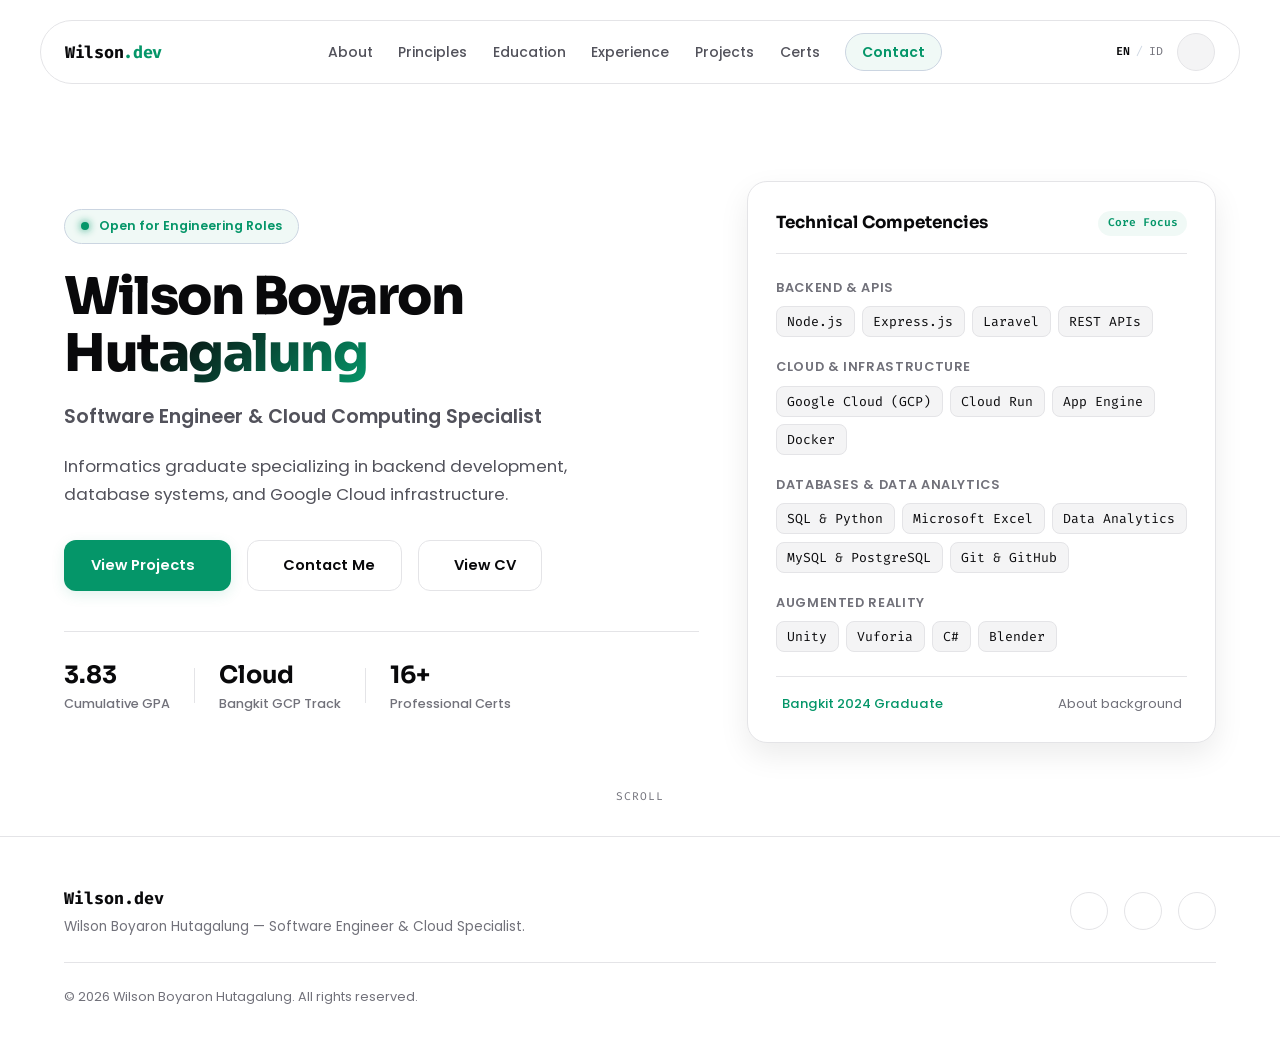
==== Portofolio/index.html @ 87c778a7 "update" ====
<!DOCTYPE html>
<html lang="en">

<head>
  <meta charset="UTF-8" />
  <meta name="viewport" content="width=device-width, initial-scale=1.0" />
  <meta name="color-scheme" content="dark light" />
  <meta name="description"
    content="Personal Portfolio of Wilson Boyaron Hutagalung — Software Engineer & Cloud Specialist. Building clean APIs, database systems, and cloud infrastructure." />
  <meta name="author" content="Wilson Boyaron Hutagalung" />
  <title data-i18n="page.title">Wilson Boyaron Hutagalung | Software Engineer & Cloud Specialist</title>

  <script>
    document.documentElement.classList.add('js');
    const theme = localStorage.getItem('portfolio-theme') || (window.matchMedia('(prefers-color-scheme: light)').matches ? 'light' : 'dark');
    document.documentElement.dataset.theme = theme;
    document.documentElement.style.colorScheme = theme;
  </script>

  <link rel="preconnect" href="https://fonts.googleapis.com" />
  <link rel="preconnect" href="https://fonts.gstatic.com" crossorigin />
  <link
    href="https://fonts.googleapis.com/css2?family=Fira+Code:wght@400;500;600&family=Poppins:wght@300;400;500;600;700;800&family=Sora:wght@600;700;800&display=swap"
    rel="stylesheet" />

  <link rel="stylesheet" href="https://unpkg.com/@phosphor-icons/web@2.0.3/src/regular/style.css" />
  <link rel="stylesheet" href="styles.css" />
</head>

<body>
  <!-- Clean Navbar -->
  <nav id="navbar" class="navbar">
    <div class="navbar__backdrop" id="navBackdrop"></div>
    <div class="navbar__container">
      <button class="navbar__toggle" id="navToggle" type="button" aria-label="Toggle navigation">
        <span class="navbar__toggle-bar"></span>
        <span class="navbar__toggle-bar"></span>
        <span class="navbar__toggle-bar"></span>
      </button>

      <a href="#" class="navbar__logo">
        <span class="navbar__logo-text">Wilson<span class="navbar__logo-accent">.dev</span></span>
      </a>

      <ul class="navbar__links" id="navLinks">
        <li class="navbar__drawer-header">
          <span class="navbar__logo-text">Wilson<span class="navbar__logo-accent">.dev</span></span>
          <button type="button" class="navbar__drawer-close" id="navClose" aria-label="Close menu">
            <i class="ph ph-x"></i>
          </button>
        </li>
        <li><a href="#about" class="navbar__link" data-i18n="nav.about">About</a></li>
        <li><a href="#principles" class="navbar__link" data-i18n="nav.architecture">Principles</a></li>
        <li><a href="#education" class="navbar__link" data-i18n="nav.education">Education</a></li>
        <li><a href="#experience" class="navbar__link" data-i18n="nav.experience">Experience</a></li>
        <li><a href="#projects" class="navbar__link" data-i18n="nav.projects">Projects</a></li>
        <li><a href="#certifications" class="navbar__link" data-i18n="nav.certifications">Certs</a></li>
        <li><a href="#contact" class="navbar__link navbar__link--cta" data-i18n="nav.contact">Contact</a></li>
        <li class="navbar__drawer-footer">
          <div class="language-switcher language-switcher--drawer" aria-label="Language selector">
            <i class="ph ph-globe" aria-hidden="true"></i>
            <button type="button" class="language-switcher__option is-active" data-language="en"
              aria-label="Switch to English">EN</button>
            <span class="language-switcher__separator">/</span>
            <button type="button" class="language-switcher__option" data-language="id"
              aria-label="Beralih ke Bahasa Indonesia">ID</button>
          </div>
          <button class="navbar__theme-toggle theme-toggle-btn" type="button" aria-label="Switch theme">
            <i class="ph ph-moon-stars navbar__theme-icon navbar__theme-icon--dark" aria-hidden="true"></i>
            <i class="ph ph-sun navbar__theme-icon navbar__theme-icon--light" aria-hidden="true"></i>
          </button>
        </li>
      </ul>

      <div class="navbar__actions">
        <div class="language-switcher" aria-label="Language selector">
          <i class="ph ph-globe" aria-hidden="true"></i>
          <button type="button" class="language-switcher__option is-active" data-language="en"
            aria-label="Switch to English">EN</button>
          <span class="language-switcher__separator">/</span>
          <button type="button" class="language-switcher__option" data-language="id"
            aria-label="Beralih ke Bahasa Indonesia">ID</button>
        </div>
        <button class="navbar__theme-toggle theme-toggle-btn" id="themeToggle" type="button" aria-label="Switch theme">
          <i class="ph ph-moon-stars navbar__theme-icon navbar__theme-icon--dark" aria-hidden="true"></i>
          <i class="ph ph-sun navbar__theme-icon navbar__theme-icon--light" aria-hidden="true"></i>
        </button>
      </div>
    </div>
  </nav>

  <!-- Hero Section -->
  <section id="hero" class="hero">
    <div class="container hero__container">
      <div class="hero__content">
        <div class="hero__badge" data-anim="fade-up">
          <span class="status-dot"></span>
          <span data-i18n="hero.badge">Open for Engineering Roles</span>
        </div>

        <h1 class="hero__name" data-anim="fade-up" data-anim-delay="100">
          Wilson Boyaron <br />
          <span class="text-gradient">Hutagalung</span>
        </h1>

        <div class="hero__subtitle-wrapper" data-anim="fade-up" data-anim-delay="200">
          <span class="hero__title" data-i18n="hero.title">Software Engineer & Cloud Computing Specialist</span>
        </div>

        <p class="hero__tagline" data-anim="fade-up" data-anim-delay="300" data-i18n="hero.tagline">
          Informatics graduate specializing in backend development, database systems, and Google Cloud infrastructure.
        </p>

        <div class="hero__actions" data-anim="fade-up" data-anim-delay="400">
          <a href="#projects" class="btn btn--primary">
            <span data-i18n="hero.explore">View Projects</span>
            <i class="ph ph-arrow-down-right"></i>
          </a>
          <a href="#contact" class="btn btn--outline">
            <i class="ph ph-paper-plane-tilt"></i>
            <span data-i18n="hero.contact">Contact Me</span>
          </a>
          <a href="https://drive.google.com/file/d/1wIiGf5SYl0Ui52s7I6LSJlTcCZRM3Jlc/view?usp=sharing"
            target="_blank" rel="noopener noreferrer" class="btn btn--outline">
            <i class="ph ph-file-text"></i>
            <span data-i18n="hero.cv">View CV</span>
          </a>
        </div>

        <!-- Metrics Strip -->
        <div class="hero__metrics" data-anim="fade-up" data-anim-delay="500">
          <div class="metric-item">
            <span class="metric-val">3.83</span>
            <span class="metric-lbl" data-i18n="metrics.gpa">Cumulative GPA</span>
          </div>
          <div class="metric-sep"></div>
          <div class="metric-item">
            <span class="metric-val">Cloud</span>
            <span class="metric-lbl" data-i18n="metrics.track">Bangkit GCP Track</span>
          </div>
          <div class="metric-sep"></div>
          <div class="metric-item">
            <span class="metric-val">16+</span>
            <span class="metric-lbl" data-i18n="metrics.certs">Professional Certs</span>
          </div>
        </div>
      </div>

      <!-- Real Technical Focus & Skills Card (Human Crafted) -->
      <div class="hero__card" data-anim="fade-up" data-anim-delay="300">
        <div class="hero__card-header">
          <div class="hero__card-title" data-i18n="hero.cardTitle">Technical Competencies</div>
          <span class="hero__card-pill" data-i18n="hero.cardPill">Core Focus</span>
        </div>

        <div class="hero__card-body">
          <div class="skill-category">
            <span class="skill-category__title" data-i18n="hero.categoryBackend">Backend & APIs</span>
            <div class="skill-category__tags">
              <span>Node.js</span>
              <span>Express.js</span>
              <span>Laravel</span>
              <span>REST APIs</span>
            </div>
          </div>

          <div class="skill-category">
            <span class="skill-category__title" data-i18n="hero.categoryCloud">Cloud & Infrastructure</span>
            <div class="skill-category__tags">
              <span>Google Cloud (GCP)</span>
              <span>Cloud Run</span>
              <span>App Engine</span>
              <span>Docker</span>
            </div>
          </div>

          <div class="skill-category">
            <span class="skill-category__title" data-i18n="hero.categoryData">Databases & Data Analytics</span>
            <div class="skill-category__tags">
              <span>SQL & Python</span>
              <span>Microsoft Excel</span>
              <span>Data Analytics</span>
              <span>MySQL & PostgreSQL</span>
              <span>Git & GitHub</span>
            </div>
          </div>

          <div class="skill-category">
            <span class="skill-category__title" data-i18n="hero.categoryAr">Augmented Reality</span>
            <div class="skill-category__tags">
              <span>Unity</span>
              <span>Vuforia</span>
              <span>C#</span>
              <span>Blender</span>
            </div>
          </div>
        </div>

        <div class="hero__card-footer">
          <div class="hero__card-stat">
            <i class="ph ph-check-circle"></i>
            <span data-i18n="hero.cardStat">Bangkit 2024 Graduate</span>
          </div>
          <a href="#about" class="hero__card-link"><span data-i18n="hero.cardLink">About background</span> <i
              class="ph ph-arrow-right"></i></a>
        </div>
      </div>
    </div>

    <a href="#about" class="hero__scroll-down" aria-label="Scroll to About Section">
      <span class="scroll-text">SCROLL</span>
      <i class="ph ph-arrow-down"></i>
    </a>
  </section>

  <!-- Certificate Lightbox Modal -->
  <div id="certificateModal" class="certificate-modal" aria-hidden="true">
    <div class="certificate-modal__backdrop" id="certBackdrop"></div>
    <div class="certificate-modal__panel" role="dialog" aria-modal="true" aria-label="Certificate Preview">
      <button class="certificate-modal__close" id="certClose" aria-label="Close">&times;</button>
      <div class="certificate-modal__header">
        <h3 class="certificate-modal__title" id="certTitle">Certificate Preview</h3>
        <span class="certificate-modal__issuer" id="certIssuer">Issuer</span>
      </div>
      <div class="certificate-modal__media">
        <img src="" alt="Certificate" id="certImage" class="certificate-modal__img" />
        <iframe id="certFrame" class="certificate-modal__frame" style="display:none;"></iframe>
      </div>
      <div class="certificate-modal__actions">
        <button id="certViewImage" class="btn btn--outline btn--sm">
          <i class="ph ph-image"></i> <span data-i18n="certificate.viewImage">View Full Image</span>
        </button>
        <button id="certOpenNew" class="btn btn--primary btn--sm">
          <i class="ph ph-arrow-square-out"></i> <span data-i18n="certificate.open">Open PDF Document</span>
        </button>
      </div>
    </div>
  </div>

  <!-- Project Lightbox Modal -->
  <div id="projectModal" class="project-modal" aria-hidden="true">
    <div class="project-modal__backdrop" id="projBackdrop"></div>
    <div class="project-modal__panel" role="dialog" aria-modal="true" aria-label="Project Preview">
      <button class="project-modal__close" id="projClose" aria-label="Close">&times;</button>
      <div class="project-modal__media">
        <img src="" alt="Project Preview" id="projImage" class="project-modal__img" />
      </div>
      <div class="project-modal__body">
        <div class="project-modal__header">
          <span class="project-modal__idx" id="projTag">Web Application</span>
          <h3 class="project-modal__title" id="projTitle">Project Title</h3>
        </div>
        <p class="project-modal__desc" id="projDesc">Project description goes here...</p>

        <div class="project-modal__section">
          <h4 class="project-modal__subtitle"><i class="ph ph-lightning"></i> <span
              data-i18n="projects.highlightsTitle">Key Architecture & Highlights</span></h4>
          <ul class="project-modal__highlights" id="projHighlights"></ul>
        </div>

        <div class="project-modal__section">
          <h4 class="project-modal__subtitle"><i class="ph ph-stack"></i> <span
              data-i18n="projects.techTitle">Technologies & Tools</span></h4>
          <div class="project-modal__tech" id="projTech"></div>
        </div>

        <div class="project-modal__actions">
          <a href="#" target="_blank" rel="noopener noreferrer" id="projGithub" class="btn btn--outline btn--sm">
            <i class="ph ph-github-logo"></i> <span data-i18n="projects.openGithub">GitHub Repo</span>
          </a>
          <a href="#" target="_blank" rel="noopener noreferrer" id="projDemo" class="btn btn--primary btn--sm">
            <i class="ph ph-arrow-up-right"></i> <span data-i18n="projects.openLive">Live Demo / Docs</span>
          </a>
        </div>
      </div>
    </div>
  </div>

  <!-- About Section -->
  <section id="about" class="section about">
    <div class="container">
      <div class="section__header" data-anim="fade-up">
        <div class="section__tag" data-i18n="sections.aboutTag">Profile</div>
        <h2 class="section__title" data-i18n="sections.aboutTitle">About Me</h2>
        <div class="section__line"></div>
      </div>

      <div class="about__grid">
        <div class="about__portrait-card" data-anim="fade-up">
          <div class="portrait-frame">
            <img src="Foto Pribadi.jpeg" alt="Wilson Boyaron Hutagalung" class="portrait-img" />
            <div class="portrait-overlay"></div>
          </div>
          <div class="portrait-meta">
            <span class="meta-name">Wilson Boyaron Hutagalung, S.Kom</span>
            <span class="meta-role" data-i18n="about.role">Informatics Graduate</span>
          </div>
        </div>

        <div class="about__text-block" data-anim="fade-up" data-anim-delay="100">
          <h3 class="about__heading" data-i18n="about.heading">
            Software Engineer focused on Backend Systems, Cloud Computing, Data Analytics & Augmented Reality.
          </h3>
          <p class="about__paragraph" data-i18n="about.paragraphOne">
            Informatics graduate from Mulawarman University with a GPA of 3.83/4.00, specializing in backend
            engineering, cloud infrastructure, data-driven solutions, and augmented reality through my thesis project
            “Atomos”, an AR learning application for atomic structure. Experienced in building web applications, robust
            RESTful APIs with Node.js and Laravel, as well as scalable database systems.
          </p>
          <p class="about__paragraph" data-i18n="about.paragraphTwo">
            Beyond software engineering, I also enjoy Data Analytics and regularly use SQL, Python, and Microsoft Excel
            to process and visualize data. Supported by my Bangkit Academy (GCP Track) experience and certifications
            from DQLab and RevoU, I connect technical engineering with data insights.
          </p>

          <!-- Highlights Grid -->
          <div class="about__highlights">
            <div class="highlight-item">
              <i class="ph ph-map-pin"></i>
              <div>
                <strong data-i18n="about.locationLabel">Location</strong>
                <span data-i18n="about.locationValue">Samarinda, East Kalimantan</span>
              </div>
            </div>
            <div class="highlight-item">
              <i class="ph ph-graduation-cap"></i>
              <div>
                <strong data-i18n="about.degreeLabel">Degree & GPA</strong>
                <span data-i18n="about.degreeValue">S.Kom — GPA 3.83</span>
              </div>
            </div>
            <div class="highlight-item">
              <i class="ph ph-cloud-check"></i>
              <div>
                <strong data-i18n="about.cloudLabel">Cloud Expertise</strong>
                <span data-i18n="about.cloudValue">GCP Architecture & Cloud APIs</span>
              </div>
            </div>
            <div class="highlight-item">
              <i class="ph ph-chart-line-up"></i>
              <div>
                <strong data-i18n="about.dataLabel">Data Analytics</strong>
                <span data-i18n="about.dataValue">SQL, Python & MS Excel</span>
              </div>
            </div>
            <div class="highlight-item">
              <i class="ph ph-code"></i>
              <div>
                <strong data-i18n="about.stackLabel">Core Stack</strong>
                <span data-i18n="about.stackValue">Node.js, Express & Laravel</span>
              </div>
            </div>
            <div class="highlight-item">
              <i class="ph ph-briefcase"></i>
              <div>
                <strong data-i18n="about.statusLabel">Status</strong>
                <span data-i18n="about.statusValue">Open for Opportunities</span>
              </div>
            </div>
          </div>
        </div>
      </div>
    </div>
  </section>

  <!-- Technical Engineering Principles -->
  <section id="principles" class="section principles">
    <div class="container">
      <div class="section__header" data-anim="fade-up">
        <div class="section__tag" data-i18n="sections.principlesTag">Engineering Approach</div>
        <h2 class="section__title" data-i18n="sections.principlesTitle">Engineering Principles</h2>
        <div class="section__line"></div>
      </div>

      <div class="principles__grid">
        <div class="principle-card" data-anim="fade-up">
          <div class="principle-card__icon"><i class="ph ph-tree-structure"></i></div>
          <h3 class="principle-card__title" data-i18n="principles.modularTitle">Backend & Modular Systems</h3>
          <p class="principle-card__desc" data-i18n="principles.modularDescription">
            Designing maintainable backend systems with clear responsibilities, reusable modules, and reliable data
            flows.
          </p>
        </div>

        <div class="principle-card" data-anim="fade-up" data-anim-delay="100">
          <div class="principle-card__icon"><i class="ph ph-lightning"></i></div>
          <h3 class="principle-card__title" data-i18n="principles.cloudTitle">Cloud Computing & Deployment</h3>
          <p class="principle-card__desc" data-i18n="principles.cloudDescription">
            Deploying containerized applications and machine learning services with Google Cloud, App Engine, and
            Cloud Run.
          </p>
        </div>

        <div class="principle-card" data-anim="fade-up" data-anim-delay="200">
          <div class="principle-card__icon"><i class="ph ph-code-block"></i></div>
          <h3 class="principle-card__title" data-i18n="principles.apiTitle">REST APIs & Database Engineering</h3>
          <p class="principle-card__desc" data-i18n="principles.apiDescription">
            Building RESTful services with Node.js and Express, integrating database access, authentication, storage,
            and validation.
          </p>
        </div>

        <div class="principle-card" data-anim="fade-up" data-anim-delay="300">
          <div class="principle-card__icon"><i class="ph ph-layout"></i></div>
          <h3 class="principle-card__title" data-i18n="principles.uiTitle">Responsive Web & Application UI</h3>
          <p class="principle-card__desc" data-i18n="principles.uiDescription">
            Creating responsive web interfaces with React and modern frontend tools, with attention to usability and
            clear interaction.
          </p>
        </div>
      </div>
    </div>
  </section>

  <!-- Education Section -->
  <section id="education" class="section education">
    <div class="container">
      <div class="section__header" data-anim="fade-up">
        <div class="section__tag" data-i18n="sections.educationTag">Education</div>
        <h2 class="section__title" data-i18n="sections.educationTitle">Education</h2>
        <div class="section__line"></div>
      </div>

      <div class="timeline">
        <div class="timeline__item" data-anim="fade-up">
          <div class="timeline__marker"></div>
          <div class="timeline__card">
            <div class="timeline__header">
              <span class="timeline__badge">2022 — 2026</span>
              <span class="timeline__gpa" data-i18n="education.gpa">GPA 3.83 / 4.00</span>
            </div>
            <h3 class="timeline__title">Mulawarman University</h3>
            <p class="timeline__subtitle" data-i18n="education.universityDegree">Bachelor of Informatics (S1)</p>
            <p class="timeline__desc" data-i18n="education.universityDescription">
              Specializing in Software Engineering, Cloud Computing, Database Management, Data Structures & Algorithms,
              and Augmented Reality.
            </p>
          </div>
        </div>

        <div class="timeline__item" data-anim="fade-up" data-anim-delay="150">
          <div class="timeline__marker"></div>
          <div class="timeline__card">
            <div class="timeline__header">
              <span class="timeline__badge">2019 — 2022</span>
              <span class="timeline__gpa" data-i18n="education.highSchoolScore">Avg Score 81</span>
            </div>
            <h3 class="timeline__title">State Senior High School 9 Berau</h3>
            <p class="timeline__subtitle" data-i18n="education.highSchoolMajor">Natural Sciences Major (IPA)</p>
          </div>
        </div>
      </div>
    </div>
  </section>

  <!-- Experience Section -->
  <section id="experience" class="section experience">
    <div class="container">
      <div class="section__header" data-anim="fade-up">
        <div class="section__tag" data-i18n="sections.experienceTag">Experience</div>
        <h2 class="section__title" data-i18n="sections.experienceTitle">Experience</h2>
        <div class="section__line"></div>
      </div>

      <div class="timeline">
        <div class="timeline__item" data-anim="fade-up">
          <div class="timeline__marker"></div>
          <div class="timeline__card">
            <div class="timeline__header">
              <span class="timeline__badge">FEB 2026 — APR 2026</span>
              <span class="timeline__tag" data-i18n="experience.arTag">Thesis Research</span>
            </div>
            <h3 class="timeline__title" data-i18n="experience.arTitle">Augmented Reality Application Developer “Atomos”
            </h3>
            <p class="timeline__subtitle" data-i18n="experience.arSubtitle">SMA Negeri 16 Samarinda</p>
            <ul class="timeline__list">
              <li data-i18n="experience.arOne">Interviewed chemistry teachers to identify learning challenges in Grade X
                atomic structure education, addressing abstract concepts traditionally taught through 2D textbook
                illustrations.</li>
              <li data-i18n="experience.arTwo">Designed and developed the marker-based Augmented Reality application
                “Atomos” (C#, Unity, Vuforia, Blender, Figma) across 2 Agile iterations, featuring 5 3D atomic models,
                electron orbit animations, an interactive quiz, and a periodic table.</li>
              <li data-i18n="experience.arThree">Conducted periodic on-site testing at the school to discover usability
                issues and bugs, iteratively refining and optimizing the app across development cycles.</li>
              <li data-i18n="experience.arFour">Executed Likert-scale User Acceptance Testing (UAT) with 34 students and
                1 chemistry teacher, achieving average approval scores of 87.2% (students) and 92.6% (teacher), with all
                evaluation dimensions scoring above 80% (Very Good category).</li>
            </ul>
          </div>
        </div>

        <div class="timeline__item" data-anim="fade-up" data-anim-delay="100">
          <div class="timeline__marker"></div>
          <div class="timeline__card">
            <div class="timeline__header">
              <span class="timeline__badge">2024 — 2025</span>
              <span class="timeline__tag" data-i18n="experience.kknTag">Community Service</span>
            </div>
            <h3 class="timeline__title" data-i18n="experience.kknTitle">Village Profile Website Developer &amp; Vice Chair
              of Group 6</h3>
            <p class="timeline__subtitle" data-i18n="experience.kknSubtitle">KKN Bina Desa 2024/2025 — Faculty of
              Engineering, Mulawarman University x PT Pertamina EP</p>
            <ul class="timeline__list">
              <li data-i18n="experience.kknOne">Identified the village's needs, specifically the absence of official
                digital media, which resulted in low visibility and suboptimal promotion of tourism and culture.</li>
              <li data-i18n="experience.kknTwo">Designed and built the official Dusun Teluk Lombok website (HTML, CSS,
                JavaScript, VS Code) with village profile, potential, gallery, contact, and public information pages,
                including domain and hosting management.</li>
              <li data-i18n="experience.kknThree">Collected village profile data and documentation of village potential
                (yellow sand, coral reefs, pier) as website content.</li>
            </ul>
          </div>
        </div>

        <div class="timeline__item" data-anim="fade-up" data-anim-delay="150">
          <div class="timeline__marker"></div>
          <div class="timeline__card">
            <div class="timeline__header">
              <span class="timeline__badge">AUG 2024 — DEC 2024</span>
              <span class="timeline__tag" data-i18n="experience.msibTag">MSIB Program</span>
            </div>
            <h3 class="timeline__title" data-i18n="experience.bangkitTitle">Cloud Computing Cohort</h3>
            <p class="timeline__subtitle" data-i18n="experience.bangkitSubtitle">Bangkit Academy led by Google, GoTo,
              and Traveloka</p>
            <ul class="timeline__list">
              <li data-i18n="experience.bangkitOne">Completed the Cloud Computing Cohort curriculum at Bangkit Academy,
                covering cloud computing fundamentals, DevOps/SRE, web programming, JavaScript (Node.js), RESTful API
                backend development, database management, storage, and service deployment on Google Cloud Platform.</li>
              <li data-i18n="experience.bangkitTwo">Developed backend APIs using Express.js and Node.js, integrated with
                Cloud SQL and Google Cloud Storage, as well as Gemini API for Generative AI features.</li>
              <li data-i18n="experience.bangkitThree">Deployed backend APIs using App Engine and machine learning models
                using Cloud Run.</li>
              <li data-i18n="experience.bangkitFour">Applied key learnings to the BiteWise capstone project, a
                healthcare
                modernization application, as a graduation requirement for Bangkit Academy.</li>
            </ul>
          </div>
        </div>

        <div class="timeline__item" data-anim="fade-up" data-anim-delay="200">
          <div class="timeline__marker"></div>
          <div class="timeline__card">
            <div class="timeline__header">
              <span class="timeline__badge">JAN 2023 — DEC 2023</span>
              <span class="timeline__tag" data-i18n="experience.organizationTag">Student Organization</span>
            </div>
            <h3 class="timeline__title" data-i18n="experience.accifenceTitle">Accifence Event Coordinator</h3>
            <p class="timeline__subtitle" data-i18n="experience.accifenceSubtitle">Association of Informatics</p>
            <ul class="timeline__list">
              <li data-i18n="experience.accifenceOne">Led a 4-member event coordination team to organize course
                orientation and introduction sessions for 109 freshman students, covering Algorithms, Networking,
                Multimedia, Artificial Intelligence, Mathematics, and Physics.</li>
              <li data-i18n="experience.accifenceTwo">Served as an organizing committee member for the national event
                MIT-Week (Mulawarman Informatics Tech Week) 2023.</li>
            </ul>
          </div>
        </div>

        <div class="timeline__item" data-anim="fade-up" data-anim-delay="300">
          <div class="timeline__marker"></div>
          <div class="timeline__card">
            <div class="timeline__header">
              <span class="timeline__badge">2024</span>
              <span class="timeline__tag" data-i18n="experience.communityTag">Community Service</span>
            </div>
            <h3 class="timeline__title" data-i18n="experience.communityTitle">Community Service Program Executor</h3>
            <p class="timeline__subtitle" data-i18n="experience.communitySubtitle">Mulawarman University</p>
            <ul class="timeline__list">
              <li data-i18n="experience.communityOne">Organized microcontroller training for more than 30 students of
                SMAN 6 Samarinda with a five-member team, including an assessment through exercises at the end of the
                training.</li>
              <li data-i18n="experience.communityTwo">Published a community service article from the activity in Jurnal
                Inovasi Teknologi Masyarakat (INTEKMAS).</li>
            </ul>
          </div>
        </div>
      </div>
    </div>
  </section>


  <!-- Projects Showcase Section -->
  <section id="projects" class="section projects">
    <div class="container">
      <div class="section__header" data-anim="fade-up">
        <div class="section__tag" data-i18n="sections.projectsTag">Projects</div>
        <h2 class="section__title" data-i18n="sections.projectsTitle">Engineering Projects</h2>
        <div class="section__line"></div>
      </div>

      <div class="projects__grid">
        <!-- Project 01 -->
        <article class="project-card" data-anim="fade-up">
          <div class="project-card__media project-preview-trigger" data-project="aressa" role="button" tabindex="0"
            aria-label="Open Aressa Golden Farm Preview">
            <img src="assets/projects/aressa-golden-farm.jpg" alt="Aressa Golden Farm Website" class="project-card__img"
              loading="lazy" />
            <div class="project-card__overlay">
              <span class="btn-preview-project"><i class="ph ph-arrows-out-simple"></i> <span
                  data-i18n="projects.preview">Quick View</span></span>
            </div>
          </div>
          <div class="project-card__top">
            <span class="project-card__idx" data-i18n="projects.websiteTag">Website & Company Profile</span>
            <div class="project-card__actions">
              <a href="https://github.com/WilsonHutagalung/ARESSA-GOLDEN-FARM" target="_blank" rel="noopener noreferrer"
                class="p-action" aria-label="GitHub Repository"><i class="ph ph-github-logo"></i></a>
              <button type="button" class="p-action project-preview-trigger" data-project="aressa"
                aria-label="Quick View"><i class="ph ph-eye"></i></button>
            </div>
          </div>
          <div class="project-card__content">
            <h3 class="project-card__title project-card__title--clickable project-preview-trigger" data-project="aressa"
              data-i18n="projects.aressaTitle">Aressa Golden Farm</h3>
            <p class="project-card__desc" data-i18n="projects.aressaDescription">
              A company profile website for Aressa Golden Farm, an exporter of palm sugar. It presents the company and
              its palm sugar products through a modern, responsive interface built with React and Vite.
            </p>
            <div class="project-card__tech">
              <span>React</span>
              <span>Vite</span>
              <span>Tailwind CSS</span>
              <span>Lucide React</span>
            </div>
          </div>
        </article>

        <!-- Project 02 -->
        <article class="project-card" data-anim="fade-up" data-anim-delay="100">
          <div class="project-card__media project-preview-trigger" data-project="pos" role="button" tabindex="0"
            aria-label="Open Universal POS Preview">
            <img src="assets/projects/aplikasi-kasir.png" alt="Aplikasi Kasir POS" class="project-card__img"
              loading="lazy" />
            <div class="project-card__overlay">
              <span class="btn-preview-project"><i class="ph ph-arrows-out-simple"></i> <span
                  data-i18n="projects.preview">Quick View</span></span>
            </div>
          </div>
          <div class="project-card__top">
            <span class="project-card__idx" data-i18n="projects.applicationTag">Desktop Application</span>
            <div class="project-card__actions">
              <a href="https://github.com/WilsonHutagalung/Aplikasi-Kasir" target="_blank" rel="noopener noreferrer"
                class="p-action" aria-label="GitHub Repository"><i class="ph ph-github-logo"></i></a>
              <button type="button" class="p-action project-preview-trigger" data-project="pos"
                aria-label="Quick View"><i class="ph ph-eye"></i></button>
            </div>
          </div>
          <div class="project-card__content">
            <h3 class="project-card__title project-card__title--clickable project-preview-trigger" data-project="pos"
              data-i18n="projects.posTitle">Cashier Application (Universal POS)</h3>
            <p class="project-card__desc" data-i18n="projects.posDescription">
              An offline desktop point-of-sale application for retail, food and beverage, service businesses, and more.
              It supports product and service management, inventory, customers, suppliers, cashier shifts, transaction
              history, sales reports, database backup, and role-based access for admins, cashiers, and managers.
            </p>
            <div class="project-card__tech">
              <span>Laravel / PHP</span>
              <span>React / Vite</span>
              <span>Electron</span>
              <span>PostgreSQL</span>
              <span>Sanctum</span>
            </div>
          </div>
        </article>

        <!-- Project 03 -->
        <article class="project-card" data-anim="fade-up" data-anim-delay="200">
          <div class="project-card__media project-preview-trigger" data-project="bitewise" role="button" tabindex="0"
            aria-label="Open Bitewise Backend API Preview">
            <img src="assets/projects/bitewise-backend-api.jpg" alt="Bitewise Backend API & Cloud Dashboard"
              class="project-card__img" loading="lazy" />
            <div class="project-card__overlay">
              <span class="btn-preview-project"><i class="ph ph-arrows-out-simple"></i> <span
                  data-i18n="projects.preview">Quick View</span></span>
            </div>
          </div>
          <div class="project-card__top">
            <span class="project-card__idx" data-i18n="projects.cloudTag">Cloud Infrastructure & Backend</span>
            <div class="project-card__actions">
              <a href="https://github.com/bitewise-lab/Backend-API" target="_blank" rel="noopener noreferrer"
                class="p-action" aria-label="GitHub Repository"><i class="ph ph-github-logo"></i></a>
              <a href="https://documenter.getpostman.com/view/37436900/2sAYBd7nhY" target="_blank"
                rel="noopener noreferrer" class="p-action" aria-label="API Documentation (Postman)"><i
                  class="ph ph-arrow-up-right"></i></a>
              <button type="button" class="p-action project-preview-trigger" data-project="bitewise"
                aria-label="Quick View"><i class="ph ph-eye"></i></button>
            </div>
          </div>
          <div class="project-card__content">
            <h3 class="project-card__title project-card__title--clickable project-preview-trigger"
              data-project="bitewise" data-i18n="projects.bitewiseTitle">Bitewise Backend API</h3>
            <p class="project-card__desc" data-i18n="projects.bitewiseDescription">
              Bitewise is a nutrition platform that tackles Indonesia's nutrition challenges such as stunting,
              wasting, obesity, and anemia, especially among children and women. As part of the Cloud Computing
              team, I built the backend REST API with Node.js and Express, handling authentication, database
              access, and file storage, and I deployed it together with the machine learning prediction service as
              Docker containers on Google Cloud. The API is documented with Postman for the mobile team.
            </p>
            <div class="project-card__tech">
              <span>Node.js</span>
              <span>Express.js</span>
              <span>MySQL</span>
              <span>OCR</span>
              <span>Google Cloud</span>
              <span>JWT</span>
            </div>
          </div>
        </article>

        <!-- Project 04 -->
        <article class="project-card" data-anim="fade-up" data-anim-delay="300">
          <div class="project-card__media project-preview-trigger" data-project="hr" role="button" tabindex="0"
            aria-label="Open HR System Preview">
            <img src="assets/projects/hr-management-system.png" alt="Attendance & HR Management System"
              class="project-card__img" loading="lazy" />
            <div class="project-card__overlay">
              <span class="btn-preview-project"><i class="ph ph-arrows-out-simple"></i> <span
                  data-i18n="projects.preview">Quick View</span></span>
            </div>
          </div>
          <div class="project-card__top">
            <span class="project-card__idx" data-i18n="projects.hrTag">HR Management & Attendance System</span>
            <div class="project-card__actions">
              <a href="https://github.com/WilsonHutagalung/Sistem-Presensi-Manajemen-SDM" target="_blank"
                rel="noopener noreferrer" class="p-action" aria-label="GitHub Repository"><i
                  class="ph ph-github-logo"></i></a>
              <button type="button" class="p-action project-preview-trigger" data-project="hr"
                aria-label="Quick View"><i class="ph ph-eye"></i></button>
            </div>
          </div>
          <div class="project-card__content">
            <h3 class="project-card__title project-card__title--clickable project-preview-trigger" data-project="hr"
              data-i18n="projects.hrTitle">HR Management & Attendance System</h3>
            <p class="project-card__desc" data-i18n="projects.hrDescription">
              A web-based employee attendance and workforce management application for companies and industrial
              organizations. It supports daily attendance recording through Clock In/Out, work shift management,
              automatic late calculation, and leave and permission requests. The system features a responsive
              employee portal and a Filament-based admin panel for centralized master data and access management.
            </p>
            <div class="project-card__tech">
              <span>Laravel 12</span>
              <span>Filament v5</span>
              <span>PHP 8.2</span>
              <span>MySQL</span>
              <span>Tailwind CSS</span>
              <span>Blade</span>
            </div>
          </div>
        </article>

        <!-- Project 05 -->
        <article class="project-card" data-anim="fade-up" data-anim-delay="400">
          <div class="project-card__media project-preview-trigger" data-project="atomos" role="button" tabindex="0"
            aria-label="Open Atomos AR Preview">
            <img src="assets/projects/Aplikas-AR-Struktur-Atom.png" alt="Atomos Augmented Reality Chemistry"
              class="project-card__img" loading="lazy" />
            <div class="project-card__overlay">
              <span class="btn-preview-project"><i class="ph ph-arrows-out-simple"></i> <span
                  data-i18n="projects.preview">Quick View</span></span>
            </div>
          </div>
          <div class="project-card__top">
            <span class="project-card__idx" data-i18n="projects.atomosTag">Educational AR Application</span>
            <div class="project-card__actions">
              <button type="button" class="p-action project-preview-trigger" data-project="atomos"
                aria-label="Quick View"><i class="ph ph-eye"></i></button>
            </div>
          </div>
          <div class="project-card__content">
            <h3 class="project-card__title project-card__title--clickable project-preview-trigger" data-project="atomos"
              data-i18n="projects.atomosTitle">Atomos — Augmented Reality Chemistry Learning</h3>
            <p class="project-card__desc" data-i18n="projects.atomosDescription">
              An interactive Augmented Reality application designed to visualize Grade X 3D atomic structures for SMA
              Negeri 16 Samarinda. Built with Unity, Vuforia Engine, and C#, it transforms abstract textbook diagrams
              into immersive 3D interactive models with electron orbit animations, learning modules, quizzes, and a
              periodic table.
            </p>
            <div class="project-card__tech">
              <span>Unity</span>
              <span>Vuforia</span>
              <span>C#</span>
              <span>Blender</span>
              <span>Figma</span>
              <span>Android</span>
            </div>
          </div>
        </article>
      </div>
    </div>
  </section>

  <!-- Certifications Section -->
  <section id="certifications" class="section certifications">
    <div class="container">
      <div class="section__header" data-anim="fade-up">
        <div class="section__tag" data-i18n="sections.certificationsTag">Certifications</div>
        <h2 class="section__title" data-i18n="sections.certificationsTitle">Certifications</h2>
        <div class="section__line"></div>
      </div>

      <div class="certs__grid">
        <!-- Certificate 01: Bangkit -->
        <button class="cert-card"
          data-full="Sertifikat/%5BBangkit%202024%20Batch%202%5D%20Certificate%20-%20C269B4KY4493.pdf"
          data-image="assets/certificates/cert-bangkit.jpg" data-anim="fade-up">
          <div class="cert-card__media">
            <img src="assets/certificates/cert-bangkit.jpg" alt="Bangkit Cloud Computing" class="cert-card__img"
              loading="lazy" />
            <div class="cert-card__overlay">
              <span class="btn-preview-cert"><i class="ph ph-magnifying-glass-plus"></i> <span
                  data-i18n="certificate.preview">View</span></span>
            </div>
          </div>
          <div class="cert-card__body">
            <div class="cert-card__badge-row">
              <span class="cert-card__badge">FEATURED</span>
              <span class="cert-card__format"><i class="ph ph-file-pdf"></i> PDF</span>
            </div>
            <h3 class="cert-card__title" data-i18n="certificates.bangkit">Bangkit Cloud Computing</h3>
            <div class="cert-card__issuer-row">
              <i class="ph ph-seal-check cert-card__verified"></i>
              <span class="cert-card__issuer" data-i18n="certificates.bangkitIssuer">Bangkit Academy</span>
            </div>
          </div>
        </button>

        <!-- Certificate 02: GCP Engineer -->
        <button class="cert-card" data-full="Sertifikat/Menjadi%20Google%20Cloud%20Engineer.pdf"
          data-image="assets/certificates/cert-cloud.jpg" data-anim="fade-up" data-anim-delay="50">
          <div class="cert-card__media">
            <img src="assets/certificates/cert-cloud.jpg" alt="Google Cloud Engineer" class="cert-card__img"
              loading="lazy" />
            <div class="cert-card__overlay">
              <span class="btn-preview-cert"><i class="ph ph-magnifying-glass-plus"></i> <span
                  data-i18n="certificate.preview">View</span></span>
            </div>
          </div>
          <div class="cert-card__body">
            <div class="cert-card__badge-row">
              <span class="cert-card__badge">CLOUD</span>
              <span class="cert-card__format"><i class="ph ph-file-pdf"></i> PDF</span>
            </div>
            <h3 class="cert-card__title" data-i18n="certificates.cloud">Google Cloud Engineer Learning Path</h3>
            <div class="cert-card__issuer-row">
              <i class="ph ph-seal-check cert-card__verified"></i>
              <span class="cert-card__issuer" data-i18n="certificates.issuer">Dicoding Indonesia</span>
            </div>
          </div>
        </button>

        <!-- Certificate 03: Backend with GCP -->
        <button class="cert-card"
          data-full="Sertifikat/Belajar%20Membuat%20Aplikasi%20Back-End%20untuk%20Pemula%20dengan%20Google%20Cloud.pdf"
          data-image="assets/certificates/cert-backend.jpg" data-anim="fade-up" data-anim-delay="100">
          <div class="cert-card__media">
            <img src="assets/certificates/cert-backend.jpg" alt="Back-End with Google Cloud" class="cert-card__img"
              loading="lazy" />
            <div class="cert-card__overlay">
              <span class="btn-preview-cert"><i class="ph ph-magnifying-glass-plus"></i> <span
                  data-i18n="certificate.preview">View</span></span>
            </div>
          </div>
          <div class="cert-card__body">
            <div class="cert-card__badge-row">
              <span class="cert-card__badge">BACKEND</span>
              <span class="cert-card__format"><i class="ph ph-file-pdf"></i> PDF</span>
            </div>
            <h3 class="cert-card__title" data-i18n="certificates.backend">Building Back-End Applications (GCP)</h3>
            <div class="cert-card__issuer-row">
              <i class="ph ph-seal-check cert-card__verified"></i>
              <span class="cert-card__issuer" data-i18n="certificates.issuer">Dicoding Indonesia</span>
            </div>
          </div>
        </button>

        <!-- Certificate 04: ML with GCP -->
        <button class="cert-card"
          data-full="Sertifikat/Belajar%20Penerapan%20Machine%20Learning%20dengan%20Google%20Cloud.pdf"
          data-image="assets/certificates/cert-ml.jpg" data-anim="fade-up" data-anim-delay="150">
          <div class="cert-card__media">
            <img src="assets/certificates/cert-ml.jpg" alt="Machine Learning with Google Cloud" class="cert-card__img"
              loading="lazy" />
            <div class="cert-card__overlay">
              <span class="btn-preview-cert"><i class="ph ph-magnifying-glass-plus"></i> <span
                  data-i18n="certificate.preview">View</span></span>
            </div>
          </div>
          <div class="cert-card__body">
            <div class="cert-card__badge-row">
              <span class="cert-card__badge">AI / ML</span>
              <span class="cert-card__format"><i class="ph ph-file-pdf"></i> PDF</span>
            </div>
            <h3 class="cert-card__title" data-i18n="certificates.ml">Applying Machine Learning (GCP)</h3>
            <div class="cert-card__issuer-row">
              <i class="ph ph-seal-check cert-card__verified"></i>
              <span class="cert-card__issuer" data-i18n="certificates.issuer">Dicoding Indonesia</span>
            </div>
          </div>
        </button>

        <!-- Certificate 05: Basic AI -->
        <button class="cert-card" data-full="Sertifikat/Belajar%20Dasar%20AI.pdf"
          data-image="assets/certificates/cert-ai.jpg" data-anim="fade-up" data-anim-delay="200">
          <div class="cert-card__media">
            <img src="assets/certificates/cert-ai.jpg" alt="Basic AI Learning" class="cert-card__img" loading="lazy" />
            <div class="cert-card__overlay">
              <span class="btn-preview-cert"><i class="ph ph-magnifying-glass-plus"></i> <span
                  data-i18n="certificate.preview">View</span></span>
            </div>
          </div>
          <div class="cert-card__body">
            <div class="cert-card__badge-row">
              <span class="cert-card__badge">AI FUNDAMENTALS</span>
              <span class="cert-card__format"><i class="ph ph-file-pdf"></i> PDF</span>
            </div>
            <h3 class="cert-card__title" data-i18n="certificates.ai">Basic AI Learning</h3>
            <div class="cert-card__issuer-row">
              <i class="ph ph-seal-check cert-card__verified"></i>
              <span class="cert-card__issuer" data-i18n="certificates.issuer">Dicoding Indonesia</span>
            </div>
          </div>
        </button>

        <!-- Certificate 06: JavaScript -->
        <button class="cert-card" data-full="Sertifikat/Belajar%20Dasar%20Pemrograman%20JavaScript.pdf"
          data-image="assets/certificates/cert-javascript.jpg" data-anim="fade-up" data-anim-delay="250">
          <div class="cert-card__media">
            <img src="assets/certificates/cert-javascript.jpg" alt="Basic JavaScript Programming" class="cert-card__img"
              loading="lazy" />
            <div class="cert-card__overlay">
              <span class="btn-preview-cert"><i class="ph ph-magnifying-glass-plus"></i> <span
                  data-i18n="certificate.preview">View</span></span>
            </div>
          </div>
          <div class="cert-card__body">
            <div class="cert-card__badge-row">
              <span class="cert-card__badge">JAVASCRIPT</span>
              <span class="cert-card__format"><i class="ph ph-file-pdf"></i> PDF</span>
            </div>
            <h3 class="cert-card__title" data-i18n="certificates.javascript">Basic JavaScript Programming</h3>
            <div class="cert-card__issuer-row">
              <i class="ph ph-seal-check cert-card__verified"></i>
              <span class="cert-card__issuer" data-i18n="certificates.issuer">Dicoding Indonesia</span>
            </div>
          </div>
        </button>

        <!-- Certificate 07: Python -->
        <button class="cert-card" data-full="Sertifikat/Memulai%20Pemrograman%20dengan%20Python.pdf"
          data-image="assets/certificates/cert-python.jpg" data-anim="fade-up" data-anim-delay="300">
          <div class="cert-card__media">
            <img src="assets/certificates/cert-python.jpg" alt="Python Programming Language" class="cert-card__img"
              loading="lazy" />
            <div class="cert-card__overlay">
              <span class="btn-preview-cert"><i class="ph ph-magnifying-glass-plus"></i> <span
                  data-i18n="certificate.preview">View</span></span>
            </div>
          </div>
          <div class="cert-card__body">
            <div class="cert-card__badge-row">
              <span class="cert-card__badge">PYTHON</span>
              <span class="cert-card__format"><i class="ph ph-file-pdf"></i> PDF</span>
            </div>
            <h3 class="cert-card__title" data-i18n="certificates.python">Python Programming Language</h3>
            <div class="cert-card__issuer-row">
              <i class="ph ph-seal-check cert-card__verified"></i>
              <span class="cert-card__issuer" data-i18n="certificates.issuer">Dicoding Indonesia</span>
            </div>
          </div>
        </button>

        <!-- Certificate 08: Web Programming -->
        <button class="cert-card" data-full="Sertifikat/Belajar%20Dasar%20Pemrograman%20Web.pdf"
          data-image="assets/certificates/cert-web.jpg" data-anim="fade-up" data-anim-delay="350">
          <div class="cert-card__media">
            <img src="assets/certificates/cert-web.jpg" alt="Basic Web Programming" class="cert-card__img"
              loading="lazy" />
            <div class="cert-card__overlay">
              <span class="btn-preview-cert"><i class="ph ph-magnifying-glass-plus"></i> <span
                  data-i18n="certificate.preview">View</span></span>
            </div>
          </div>
          <div class="cert-card__body">
            <div class="cert-card__badge-row">
              <span class="cert-card__badge">FRONTEND</span>
              <span class="cert-card__format"><i class="ph ph-file-pdf"></i> PDF</span>
            </div>
            <h3 class="cert-card__title" data-i18n="certificates.web">Basic Web Programming</h3>
            <div class="cert-card__issuer-row">
              <i class="ph ph-seal-check cert-card__verified"></i>
              <span class="cert-card__issuer" data-i18n="certificates.issuer">Dicoding Indonesia</span>
            </div>
          </div>
        </button>

        <!-- Certificate 09: Git & GitHub -->
        <button class="cert-card" data-full="Sertifikat/Belajar%20Dasar%20Git%20dengan%20GitHub.pdf"
          data-image="assets/certificates/cert-git.jpg" data-anim="fade-up" data-anim-delay="400">
          <div class="cert-card__media">
            <img src="assets/certificates/cert-git.jpg" alt="Basic Git with GitHub" class="cert-card__img"
              loading="lazy" />
            <div class="cert-card__overlay">
              <span class="btn-preview-cert"><i class="ph ph-magnifying-glass-plus"></i> <span
                  data-i18n="certificate.preview">View</span></span>
            </div>
          </div>
          <div class="cert-card__body">
            <div class="cert-card__badge-row">
              <span class="cert-card__badge">VERSION CONTROL</span>
              <span class="cert-card__format"><i class="ph ph-file-pdf"></i> PDF</span>
            </div>
            <h3 class="cert-card__title" data-i18n="certificates.git">Basic Git with GitHub</h3>
            <div class="cert-card__issuer-row">
              <i class="ph ph-seal-check cert-card__verified"></i>
              <span class="cert-card__issuer" data-i18n="certificates.issuer">Dicoding Indonesia</span>
            </div>
          </div>
        </button>

        <!-- Certificate 10: Software Engineering Fundamentals -->
        <button class="cert-card"
          data-full="Sertifikat/Memulai%20Dasar%20Pemrograman%20untuk%20Menjadi%20Pengembang%20Software.pdf"
          data-image="assets/certificates/cert-software.jpg" data-anim="fade-up" data-anim-delay="450">
          <div class="cert-card__media">
            <img src="assets/certificates/cert-software.jpg" alt="Software Engineering Fundamentals"
              class="cert-card__img" loading="lazy" />
            <div class="cert-card__overlay">
              <span class="btn-preview-cert"><i class="ph ph-magnifying-glass-plus"></i> <span
                  data-i18n="certificate.preview">View</span></span>
            </div>
          </div>
          <div class="cert-card__body">
            <div class="cert-card__badge-row">
              <span class="cert-card__badge">ENGINEERING</span>
              <span class="cert-card__format"><i class="ph ph-file-pdf"></i> PDF</span>
            </div>
            <h3 class="cert-card__title" data-i18n="certificates.software">Software Engineering Fundamentals</h3>
            <div class="cert-card__issuer-row">
              <i class="ph ph-seal-check cert-card__verified"></i>
              <span class="cert-card__issuer" data-i18n="certificates.issuer">Dicoding Indonesia</span>
            </div>
          </div>
        </button>

        <!-- Certificate 11: Programming Logic 101 -->
        <button class="cert-card"
          data-full="Sertifikat/Pengenalan%20ke%20Logika%20Pemrograman%20(Programming%20Logic%20101).pdf"
          data-image="assets/certificates/cert-logic.jpg" data-anim="fade-up" data-anim-delay="500">
          <div class="cert-card__media">
            <img src="assets/certificates/cert-logic.jpg" alt="Programming Logic 101" class="cert-card__img"
              loading="lazy" />
            <div class="cert-card__overlay">
              <span class="btn-preview-cert"><i class="ph ph-magnifying-glass-plus"></i> <span
                  data-i18n="certificate.preview">View</span></span>
            </div>
          </div>
          <div class="cert-card__body">
            <div class="cert-card__badge-row">
              <span class="cert-card__badge">LOGIC & CS</span>
              <span class="cert-card__format"><i class="ph ph-file-pdf"></i> PDF</span>
            </div>
            <h3 class="cert-card__title" data-i18n="certificates.logic">Programming Logic 101</h3>
            <div class="cert-card__issuer-row">
              <i class="ph ph-seal-check cert-card__verified"></i>
              <span class="cert-card__issuer" data-i18n="certificates.issuer">Dicoding Indonesia</span>
            </div>
          </div>
        </button>

        <!-- Certificate 12: Visualisasi Data -->
        <button class="cert-card" data-full="Sertifikat/Sertifikat%20Visualisasi%20Data.pdf"
          data-image="assets/certificates/cert-visualisasi-data.jpg" data-anim="fade-up" data-anim-delay="550">
          <div class="cert-card__media">
            <img src="assets/certificates/cert-visualisasi-data.jpg" alt="Sertifikat Visualisasi Data"
              class="cert-card__img" loading="lazy" />
            <div class="cert-card__overlay">
              <span class="btn-preview-cert"><i class="ph ph-magnifying-glass-plus"></i> <span
                  data-i18n="certificate.preview">View</span></span>
            </div>
          </div>
          <div class="cert-card__body">
            <div class="cert-card__badge-row">
              <span class="cert-card__badge">DATA ANALYTICS</span>
              <span class="cert-card__format"><i class="ph ph-file-pdf"></i> PDF</span>
            </div>
            <h3 class="cert-card__title" data-i18n="certificates.visualisasiData">Visualisasi Data</h3>
            <div class="cert-card__issuer-row">
              <i class="ph ph-seal-check cert-card__verified"></i>
              <span class="cert-card__issuer" data-i18n="certificates.visualisasiDataIssuer">DQLab</span>
            </div>
          </div>
        </button>

        <!-- Certificate 13: DQLab Data Analytics -->
        <button class="cert-card" data-full="Sertifikat/Mini%20Bootcamp%20DQLAB.pdf"
          data-image="assets/certificates/cert-dqlab.jpg" data-anim="fade-up" data-anim-delay="100">
          <div class="cert-card__media">
            <img src="assets/certificates/cert-dqlab.jpg" alt="DQLab Data Analytics Mini Bootcamp"
              class="cert-card__img" loading="lazy" />
            <div class="cert-card__overlay">
              <span class="btn-preview-cert"><i class="ph ph-magnifying-glass-plus"></i> <span
                  data-i18n="certificate.preview">View</span></span>
            </div>
          </div>
          <div class="cert-card__body">
            <div class="cert-card__badge-row">
              <span class="cert-card__badge">DATA ANALYTICS</span>
              <span class="cert-card__format"><i class="ph ph-file-pdf"></i> PDF</span>
            </div>
            <h3 class="cert-card__title" data-i18n="certificates.dqlab">Data Analyst with Python & SQL</h3>
            <div class="cert-card__issuer-row">
              <i class="ph ph-seal-check cert-card__verified"></i>
              <span class="cert-card__issuer" data-i18n="certificates.dqlabIssuer">DQLab</span>
            </div>
          </div>
        </button>

        <!-- Certificate 14: RevoU Data Analytics -->
        <button class="cert-card" data-full="Sertifikat/Revo%20u.pdf" data-image="assets/certificates/cert-revou.jpg"
          data-anim="fade-up" data-anim-delay="150">
          <div class="cert-card__media">
            <img src="assets/certificates/cert-revou.jpg" alt="RevoU Data Analytics Mini Course" class="cert-card__img"
              loading="lazy" />
            <div class="cert-card__overlay">
              <span class="btn-preview-cert"><i class="ph ph-magnifying-glass-plus"></i> <span
                  data-i18n="certificate.preview">View</span></span>
            </div>
          </div>
          <div class="cert-card__body">
            <div class="cert-card__badge-row">
              <span class="cert-card__badge">DATA ANALYTICS</span>
              <span class="cert-card__format"><i class="ph ph-file-pdf"></i> PDF</span>
            </div>
            <h3 class="cert-card__title" data-i18n="certificates.revou">Data Analytics Mini Course</h3>
            <div class="cert-card__issuer-row">
              <i class="ph ph-seal-check cert-card__verified"></i>
              <span class="cert-card__issuer" data-i18n="certificates.revouIssuer">RevoU</span>
            </div>
          </div>
        </button>

        <!-- Certificate 15: HCIA Cloud Service -->
        <button class="cert-card" data-full="Sertifikat/HCIA-Cloud%20Service%20V3.5%20Course.png"
          data-image="assets/certificates/cert-hcia-cloud.jpg" data-anim="fade-up" data-anim-delay="250">
          <div class="cert-card__media">
            <img src="assets/certificates/cert-hcia-cloud.jpg" alt="HCIA-Cloud Service V3.5" class="cert-card__img"
              loading="lazy" />
            <div class="cert-card__overlay">
              <span class="btn-preview-cert"><i class="ph ph-magnifying-glass-plus"></i> <span
                  data-i18n="certificate.preview">View</span></span>
            </div>
          </div>
          <div class="cert-card__body">
            <div class="cert-card__badge-row">
              <span class="cert-card__badge">CLOUD</span>
              <span class="cert-card__format"><i class="ph ph-image"></i> IMG</span>
            </div>
            <h3 class="cert-card__title" data-i18n="certificates.hciaCloud">HCIA-Cloud Service V3.5</h3>
            <div class="cert-card__issuer-row">
              <i class="ph ph-seal-check cert-card__verified"></i>
              <span class="cert-card__issuer" data-i18n="certificates.hciaCloudIssuer">Huawei</span>
            </div>
          </div>
        </button>

        <!-- Certificate 16: HCIA Datacom -->
        <button class="cert-card" data-full="Sertifikat/_HCIA-Datacom%20V1.0%20Course%20(1).png"
          data-image="assets/certificates/cert-hcia-datacom.jpg" data-anim="fade-up" data-anim-delay="300">
          <div class="cert-card__media">
            <img src="assets/certificates/cert-hcia-datacom.jpg" alt="HCIA-Datacom V1.0" class="cert-card__img"
              loading="lazy" />
            <div class="cert-card__overlay">
              <span class="btn-preview-cert"><i class="ph ph-magnifying-glass-plus"></i> <span
                  data-i18n="certificate.preview">View</span></span>
            </div>
          </div>
          <div class="cert-card__body">
            <div class="cert-card__badge-row">
              <span class="cert-card__badge">NETWORKING</span>
              <span class="cert-card__format"><i class="ph ph-image"></i> IMG</span>
            </div>
            <h3 class="cert-card__title" data-i18n="certificates.hciaDatacom">HCIA-Datacom V1.0</h3>
            <div class="cert-card__issuer-row">
              <i class="ph ph-seal-check cert-card__verified"></i>
              <span class="cert-card__issuer" data-i18n="certificates.hciaDatacomIssuer">Huawei</span>
            </div>
          </div>
        </button>
      </div>
    </div>
  </section>

  <!-- Contact Section -->
  <section id="contact" class="section contact">
    <div class="container">
      <div class="section__header" data-anim="fade-up">
        <div class="section__tag" data-i18n="sections.contactTag">Contact</div>
        <h2 class="section__title" data-i18n="sections.contactTitle">Contact Me</h2>
        <div class="section__line"></div>
      </div>

      <div class="contact__wrapper">
        <div class="contact__intro" data-anim="fade-up">
          <h3 class="contact__heading" data-i18n="contact.heading">Let's Connect & Collaborate</h3>
          <p class="contact__sub" data-i18n="contact.description">
            Whether you have an engineering opportunity, a project proposal, or a technical inquiry, my inbox is always
            open.
          </p>
        </div>

        <div class="contact__grid">
          <a href="mailto:wboyaron@email.com" class="contact-card" data-anim="fade-up">
            <div class="contact-card__icon"><i class="ph ph-envelope-simple"></i></div>
            <div class="contact-card__content">
              <span class="contact-card__label" data-i18n="contact.email">Direct Email</span>
              <strong class="contact-card__value">wboyaron@email.com</strong>
            </div>
            <i class="ph ph-arrow-up-right contact-card__arrow"></i>
          </a>


          <a href="tel:+6281316270922" class="contact-card" data-anim="fade-up" data-anim-delay="100">
            <div class="contact-card__icon"><i class="ph ph-phone"></i></div>
            <div class="contact-card__content">
              <span class="contact-card__label" data-i18n="contact.phone">Phone / WhatsApp</span>
              <strong class="contact-card__value">+62 813-1627-0922</strong>
            </div>
            <i class="ph ph-arrow-up-right contact-card__arrow"></i>
          </a>

          <a href="https://www.linkedin.com/in/wilsonhutagalung" target="_blank" rel="noopener noreferrer"
            class="contact-card" data-anim="fade-up" data-anim-delay="200">
            <div class="contact-card__icon"><i class="ph ph-linkedin-logo"></i></div>
            <div class="contact-card__content">
              <span class="contact-card__label" data-i18n="contact.linkedin">LinkedIn Profile</span>
              <strong class="contact-card__value">linkedin.com/in/wilsonhutagalung</strong>
            </div>
            <i class="ph ph-arrow-up-right contact-card__arrow"></i>
          </a>

          <a href="https://github.com/WilsonHutagalung" target="_blank" rel="noopener noreferrer" class="contact-card"
            data-anim="fade-up" data-anim-delay="300">
            <div class="contact-card__icon"><i class="ph ph-github-logo"></i></div>
            <div class="contact-card__content">
              <span class="contact-card__label" data-i18n="contact.github">GitHub Code Repos</span>
              <strong class="contact-card__value">github.com/WilsonHutagalung</strong>
            </div>
            <i class="ph ph-arrow-up-right contact-card__arrow"></i>
          </a>
        </div>
      </div>
    </div>
  </section>

  <!-- Footer -->
  <footer class="footer">
    <div class="container">
      <div class="footer__content">
        <div class="footer__brand">
          <span class="footer__logo">Wilson.dev</span>
          <p class="footer__tag" data-i18n="footer.tagline">Wilson Boyaron Hutagalung — Software Engineer & Cloud
            Specialist.</p>
        </div>

        <div class="footer__links">
          <a href="https://github.com/WilsonHutagalung" target="_blank" rel="noopener noreferrer" aria-label="GitHub"><i
              class="ph ph-github-logo"></i></a>
          <a href="https://www.linkedin.com/in/wilsonhutagalung" target="_blank" rel="noopener noreferrer"
            aria-label="LinkedIn"><i class="ph ph-linkedin-logo"></i></a>
          <a href="mailto:wboyaron@email.com" aria-label="Email"><i class="ph ph-envelope-simple"></i></a>
        </div>
      </div>

      <div class="footer__bottom">
        <p data-i18n="footer.copyright">&copy; 2026 Wilson Boyaron Hutagalung. All rights reserved.</p>
      </div>
    </div>
  </footer>

  <!-- Scroll To Top Button -->
  <button type="button" id="scrollToTop" class="scroll-top-btn" aria-label="Scroll to top">
    <svg viewBox="0 0 24 24" fill="none" stroke="currentColor" stroke-width="2.5" stroke-linecap="round"
      stroke-linejoin="round">
      <path d="M18 15l-6-6-6 6" />
    </svg>
  </button>

  <!-- Certificate Modal -->
  <div id="certificateModal" class="certificate-modal" aria-hidden="true" role="dialog" aria-modal="true"
    aria-labelledby="certTitle">
    <div class="certificate-modal__backdrop"></div>
    <div class="certificate-modal__panel">
      <button type="button" class="certificate-modal__close" id="certModalClose" aria-label="Close modal">
        <i class="ph ph-x"></i>
      </button>
      <div class="certificate-modal__header">
        <h3 class="certificate-modal__title" id="certTitle"></h3>
        <span class="certificate-modal__issuer" id="certIssuer"></span>
      </div>
      <div class="certificate-modal__media">
        <img id="certImage" src="" alt="Certificate Preview" class="certificate-modal__img" style="display:none;" />
        <iframe id="certFrame" src="" title="Certificate PDF" class="certificate-modal__frame" style="display:none;"
          loading="lazy"></iframe>
      </div>
      <div class="certificate-modal__actions">
        <button type="button" class="btn btn--outline" id="certViewImage">
          <i class="ph ph-image"></i>
          <span data-i18n="certificate.viewImage">View Full Image</span>
        </button>
        <a id="certOpenNew" href="#" target="_blank" rel="noopener noreferrer" class="btn btn--primary">
          <i class="ph ph-file-pdf"></i>
          <span data-i18n="certificate.open">Open PDF Document</span>
        </a>
      </div>
    </div>
  </div>

  <!-- Project Modal -->
  <div id="projectModal" class="project-modal" aria-hidden="true" role="dialog" aria-modal="true"
    aria-labelledby="projTitle">
    <div class="project-modal__backdrop"></div>
    <div class="project-modal__panel">
      <button type="button" class="project-modal__close" id="projectModalClose" aria-label="Close modal">
        <i class="ph ph-x"></i>
      </button>
      <div class="project-modal__media">
        <img id="projImage" src="" alt="Project Preview" class="project-modal__img" loading="lazy" />
      </div>
      <div class="project-modal__body">
        <div class="project-modal__header">
          <span class="project-modal__idx" id="projTag"></span>
          <h3 class="project-modal__title" id="projTitle"></h3>
        </div>
        <p class="project-modal__desc" id="projDesc"></p>
        <div class="project-modal__section">
          <h4 class="project-modal__subtitle" data-i18n="projects.highlightsTitle">
            <i class="ph ph-list-checks"></i> Architecture &amp; Key Features
          </h4>
          <ul class="project-modal__highlights" id="projHighlights"></ul>
        </div>
        <div class="project-modal__section">
          <h4 class="project-modal__subtitle" data-i18n="projects.techTitle">
            <i class="ph ph-code"></i> Technologies &amp; Tools
          </h4>
          <div class="project-modal__tech" id="projTech"></div>
        </div>
        <div class="project-modal__actions">
          <a id="projGithub" href="#" target="_blank" rel="noopener noreferrer" class="btn btn--outline">
            <i class="ph ph-github-logo"></i>
            <span data-i18n="projects.openGithub">GitHub Repository</span>
          </a>
          <a id="projDemo" href="#" target="_blank" rel="noopener noreferrer" class="btn btn--primary">
            <i class="ph ph-arrow-up-right"></i>
            <span data-i18n="projects.openLive">Live Demo / Docs</span>
          </a>
        </div>
      </div>
    </div>
  </div>

  <script src="script.js"></script>
</body>

</html>
---- Portofolio/styles.css ----
:root[data-theme="dark"] {
  --bg-primary: #09090b;
  --bg-secondary: #141416;
  --bg-card: rgba(22, 22, 26, 0.75);
  --bg-card-hover: rgba(32, 32, 38, 0.9);
  --bg-glass: rgba(9, 9, 11, 0.88);

  --text-primary: #fafafa;
  --text-secondary: #a1a1aa;
  --text-muted: #71717a;

  --accent-primary: #10b981;
  --accent-primary-hover: #059669;
  --accent-glow: rgba(16, 185, 129, 0.14);
  --accent-subtle: rgba(16, 185, 129, 0.08);

  --border-color: rgba(255, 255, 255, 0.08);
  --border-hover: rgba(255, 255, 255, 0.18);

  --shadow-sm: 0 2px 8px rgba(0, 0, 0, 0.4);
  --shadow-lg: 0 16px 36px rgba(0, 0, 0, 0.55);
  --shadow-glow: 0 0 24px rgba(16, 185, 129, 0.12);
}

:root[data-theme="light"] {
  --bg-primary: #ffffff;
  --bg-secondary: #f4f4f5;
  --bg-card: #ffffff;
  --bg-card-hover: #f8fafc;
  --bg-glass: rgba(255, 255, 255, 0.92);

  --text-primary: #09090b;
  --text-secondary: #52525b;
  --text-muted: #71717a;

  --accent-primary: #059669;
  --accent-primary-hover: #047857;
  --accent-glow: rgba(5, 150, 105, 0.12);
  --accent-subtle: rgba(5, 150, 105, 0.06);

  --border-color: #e4e4e7;
  --border-hover: #cbd5e1;

  --shadow-sm: 0 1px 3px rgba(0, 0, 0, 0.05);
  --shadow-lg: 0 12px 30px rgba(0, 0, 0, 0.08);
  --shadow-glow: 0 0 20px rgba(5, 150, 105, 0.1);
}

/* Reset & Base Typography */
*,
*::before,
*::after {
  box-sizing: border-box;
  margin: 0;
  padding: 0;
}

html {
  scroll-behavior: smooth;
  font-size: 16px;
  overflow-x: hidden;
  width: 100%;
}

body {
  font-family: 'Poppins', -apple-system, BlinkMacSystemFont, 'Segoe UI', Roboto, sans-serif;
  background-color: var(--bg-primary);
  color: var(--text-primary);
  line-height: 1.6;
  overflow-x: hidden;
  width: 100%;
  position: relative;
  transition: background-color 0.3s ease, color 0.3s ease;
}

a {
  color: inherit;
  text-decoration: none;
  transition: color 0.2s ease, border-color 0.2s ease;
}

ul {
  list-style: none;
}

button {
  cursor: pointer;
  font-family: inherit;
  border: none;
  background: none;
}

/* Utility Classes */
.container {
  max-width: 1200px;
  margin: 0 auto;
  padding: 0 1.5rem;
}

.text-gradient {
  background: linear-gradient(135deg, var(--text-primary) 30%, var(--accent-primary) 100%);
  -webkit-background-clip: text;
  background-clip: text;
  -webkit-text-fill-color: transparent;
}

.btn {
  display: inline-flex;
  align-items: center;
  gap: 0.6rem;
  padding: 0.8rem 1.6rem;
  border-radius: 12px;
  font-weight: 600;
  font-size: 0.92rem;
  transition: transform 0.25s ease, background 0.25s ease, border-color 0.25s ease, box-shadow 0.25s ease;
}

.btn--sm {
  padding: 0.5rem 1rem;
  font-size: 0.85rem;
  border-radius: 8px;
}

.btn--primary {
  background: var(--accent-primary);
  color: #ffffff;
  border: 1px solid transparent;
  box-shadow: 0 4px 14px var(--accent-glow);
}

.btn--primary:hover {
  transform: translateY(-2px);
  background: var(--accent-primary-hover);
  box-shadow: 0 8px 24px var(--accent-glow);
}

.btn--outline {
  background: var(--bg-card);
  border: 1px solid var(--border-color);
  color: var(--text-primary);
}

.btn--outline:hover {
  border-color: var(--accent-primary);
  color: var(--accent-primary);
  transform: translateY(-2px);
}

/* Navbar & Mobile Navigation */
.navbar {
  position: fixed;
  top: 1.25rem;
  left: 0;
  right: 0;
  margin: 0 auto;
  width: calc(100% - 3rem);
  max-width: 1200px;
  z-index: 1000;
  border: 1px solid var(--border-color);
  border-radius: 100px;
  padding: 0.75rem 1.5rem;
  background: var(--bg-glass);
  backdrop-filter: blur(16px);
  -webkit-backdrop-filter: blur(16px);
  transition: top 0.3s ease, box-shadow 0.3s ease, border-color 0.3s ease;
}

.navbar.scrolled {
  top: 0.75rem;
  box-shadow: var(--shadow-lg);
  border-color: var(--border-hover);
}

.navbar__container {
  display: flex;
  align-items: center;
  justify-content: space-between;
}

.navbar__logo {
  font-family: 'Fira Code', monospace;
  font-weight: 700;
  font-size: 1.05rem;
  letter-spacing: -0.3px;
  display: inline-flex;
  align-items: center;
  white-space: nowrap;
  flex-shrink: 0;
}

.navbar__logo-accent {
  color: var(--accent-primary);
}

.navbar__links {
  display: flex;
  align-items: center;
  gap: 1.6rem;
}

.navbar__drawer-header,
.navbar__drawer-footer,
.navbar__backdrop {
  display: none;
}

.navbar__link {
  font-size: 0.875rem;
  font-weight: 500;
  color: var(--text-secondary);
  display: flex;
  align-items: center;
  gap: 0.3rem;
  transition: color 0.2s ease;
}

.navbar__link:hover {
  color: var(--accent-primary);
}

.navbar__link.is-active {
  color: var(--accent-primary);
}

.navbar__link--cta.is-active {
  background: var(--accent-primary);
  color: #ffffff;
}

.navbar__link--cta {
  background: var(--accent-subtle);
  border: 1px solid var(--border-hover);
  color: var(--accent-primary);
  padding: 0.4rem 1rem;
  border-radius: 50px;
  font-weight: 600;
}

.navbar__link--cta:hover {
  background: var(--accent-primary);
  color: #ffffff;
}

.navbar__actions {
  display: flex;
  align-items: center;
  gap: 0.75rem;
}

.language-switcher {
  display: flex;
  align-items: center;
  gap: 0.3rem;
  color: var(--text-muted);
  font-family: 'Fira Code', monospace;
  font-size: 0.72rem;
  white-space: nowrap;
}

.language-switcher>i {
  color: var(--accent-primary);
  font-size: 1rem;
  margin-right: 0.1rem;
}

.language-switcher__option {
  padding: 0.2rem 0.1rem;
  color: var(--text-muted);
  font: inherit;
  transition: color 0.2s ease;
}

.language-switcher__option:hover,
.language-switcher__option.is-active {
  color: var(--text-primary);
  font-weight: 600;
}

.language-switcher__separator {
  color: var(--border-hover);
}

.navbar__theme-toggle {
  width: 38px;
  height: 38px;
  border-radius: 50%;
  background: var(--bg-secondary);
  border: 1px solid var(--border-color);
  color: var(--text-primary);
  display: flex;
  align-items: center;
  justify-content: center;
  font-size: 1.1rem;
  transition: border-color 0.2s ease, color 0.2s ease, transform 0.2s ease;
}

.navbar__theme-toggle:hover {
  border-color: var(--accent-primary);
  color: var(--accent-primary);
  transform: rotate(15deg);
}

:root[data-theme="dark"] .navbar__theme-icon--light {
  display: none;
}

:root[data-theme="light"] .navbar__theme-icon--dark {
  display: none;
}

.navbar__toggle {
  display: none;
  flex-direction: column;
  gap: 4px;
  width: 32px;
  height: 32px;
  justify-content: center;
  align-items: center;
  border-radius: 50%;
  background: var(--bg-card);
  border: 1px solid var(--border-color);
  cursor: pointer;
  transition: border-color 0.2s ease;
}

.navbar__toggle-bar {
  height: 1.5px;
  width: 15px;
  background: var(--text-primary);
  border-radius: 2px;
  transition: transform 0.25s ease, opacity 0.2s ease;
}

/* Hero Section */
.hero {
  position: relative;
  min-height: calc(100vh - 4rem);
  padding-top: 9.5rem;
  padding-bottom: 4rem;
  display: flex;
  align-items: center;
}

.hero__container {
  display: grid;
  grid-template-columns: 1.15fr 0.85fr;
  gap: 3rem;
  align-items: center;
  width: 100%;
}

.hero__badge {
  display: inline-flex;
  align-items: center;
  gap: 0.6rem;
  padding: 0.4rem 1rem;
  background: var(--accent-subtle);
  border: 1px solid var(--border-hover);
  border-radius: 100px;
  font-size: 0.78rem;
  color: var(--accent-primary);
  font-weight: 600;
  margin-bottom: 1.5rem;
}

.status-dot {
  width: 8px;
  height: 8px;
  background: var(--accent-primary);
  border-radius: 50%;
  box-shadow: 0 0 8px var(--accent-primary);
}

.hero__name {
  font-family: 'Sora', sans-serif;
  font-size: 3.25rem;
  font-weight: 800;
  line-height: 1.1;
  letter-spacing: -1.5px;
  margin-bottom: 1.25rem;
}

.hero__subtitle-wrapper {
  margin-bottom: 1.25rem;
}

.hero__title {
  font-size: 1.2rem;
  font-weight: 600;
  color: var(--text-secondary);
}

.hero__tagline {
  font-size: 1.05rem;
  color: var(--text-secondary);
  max-width: 520px;
  margin-bottom: 2rem;
  line-height: 1.65;
}

.hero__actions {
  display: flex;
  align-items: center;
  gap: 1rem;
  margin-bottom: 2.5rem;
}

.hero__metrics {
  display: flex;
  align-items: center;
  gap: 1.5rem;
  padding-top: 1.5rem;
  border-top: 1px solid var(--border-color);
}

.metric-item {
  display: flex;
  flex-direction: column;
}

.metric-val {
  font-family: 'Sora', sans-serif;
  font-size: 1.5rem;
  font-weight: 700;
  color: var(--text-primary);
}

.metric-lbl {
  font-size: 0.8rem;
  color: var(--text-muted);
  font-weight: 500;
}

.metric-sep {
  width: 1px;
  height: 35px;
  background: var(--border-color);
}

/* Real Competencies Card (Replaces fake terminal) */
.hero__card {
  background: var(--bg-card);
  border: 1px solid var(--border-color);
  border-radius: 20px;
  padding: 1.75rem;
  box-shadow: var(--shadow-lg);
  display: flex;
  flex-direction: column;
  gap: 1.5rem;
  transition: border-color 0.3s ease;
}

.hero__card:hover {
  border-color: var(--border-hover);
}

.hero__card-header {
  display: flex;
  align-items: center;
  justify-content: space-between;
  padding-bottom: 1rem;
  border-bottom: 1px solid var(--border-color);
}

.hero__card-title {
  font-family: 'Sora', sans-serif;
  font-size: 1.05rem;
  font-weight: 700;
  color: var(--text-primary);
}

.hero__card-pill {
  font-family: 'Fira Code', monospace;
  font-size: 0.7rem;
  padding: 0.2rem 0.6rem;
  border-radius: 99px;
  background: var(--accent-subtle);
  color: var(--accent-primary);
  font-weight: 600;
}

.hero__card-body {
  display: flex;
  flex-direction: column;
  gap: 1.25rem;
}

.skill-category {
  display: flex;
  flex-direction: column;
  gap: 0.5rem;
}

.skill-category__title {
  font-size: 0.8rem;
  font-weight: 600;
  color: var(--text-muted);
  text-transform: uppercase;
  letter-spacing: 0.05em;
}

.skill-category__tags {
  display: flex;
  flex-wrap: wrap;
  gap: 0.45rem;
}

.skill-category__tags span {
  font-size: 0.82rem;
  color: var(--text-primary);
  background: var(--bg-secondary);
  border: 1px solid var(--border-color);
  padding: 0.25rem 0.65rem;
  border-radius: 8px;
  font-family: 'Fira Code', monospace;
}

.hero__card-footer {
  padding-top: 1rem;
  border-top: 1px solid var(--border-color);
  display: flex;
  align-items: center;
  justify-content: space-between;
  font-size: 0.82rem;
}

.hero__card-stat {
  display: flex;
  align-items: center;
  gap: 0.4rem;
  color: var(--accent-primary);
  font-weight: 500;
}

.hero__card-stat i {
  font-size: 1rem;
}

.hero__card-link {
  color: var(--text-muted);
  display: inline-flex;
  align-items: center;
  gap: 0.3rem;
  transition: color 0.2s ease;
}

.hero__card-link:hover {
  color: var(--text-primary);
}

.hero__scroll-down {
  position: absolute;
  bottom: 1.5rem;
  left: 50%;
  transform: translateX(-50%);
  display: flex;
  flex-direction: column;
  align-items: center;
  gap: 0.4rem;
  color: var(--text-muted);
  font-family: 'Fira Code', monospace;
  font-size: 0.7rem;
  letter-spacing: 1px;
}

.hero__scroll-down:hover {
  color: var(--accent-primary);
}

/* Section Base */
.section {
  padding: 6rem 0;
  position: relative;
}

/* Section Layers */
html.js .section {
  display: none;
}

html.js .section.layer-active {
  display: block;
  padding-top: 8rem;
  animation: layer-fade-in 0.45s cubic-bezier(0.16, 1, 0.3, 1) both;
}

html.js .layer-mode .hero {
  display: none;
}

@keyframes layer-fade-in {
  from {
    opacity: 0;
    transform: translateY(16px);
  }

  to {
    opacity: 1;
    transform: translateY(0);
  }
}

@media (prefers-reduced-motion: reduce) {
  html.js .section.layer-active {
    animation: none;
  }
}

.section__header {
  margin-bottom: 4.25rem;
  position: relative;
}

.section__tag {
  display: inline-flex;
  align-items: center;
  gap: 0.5rem;
  font-size: 0.8rem;
  color: var(--accent-primary);
  font-weight: 600;
  letter-spacing: 0.5px;
  margin-bottom: 0.5rem;
  padding: 0.25rem 0.75rem;
  border-radius: 99px;
  background: var(--accent-subtle);
  border: 1px solid var(--border-hover);
}

.section__tag::before {
  content: '';
  display: inline-block;
  width: 6px;
  height: 6px;
  border-radius: 50%;
  background: var(--accent-primary);
}

.section__title {
  font-family: 'Sora', sans-serif;
  font-size: 2.25rem;
  font-weight: 800;
  display: flex;
  align-items: center;
  gap: 1rem;
}

.section__line {
  height: 2px;
  width: 50px;
  background: var(--accent-primary);
  margin-top: 0.75rem;
  border-radius: 2px;
}

/* About Section */
.about__grid {
  display: grid;
  grid-template-columns: 0.8fr 1.2fr;
  gap: 3.5rem;
  align-items: center;
}

.about__portrait-card {
  background: var(--bg-card);
  border: 1px solid var(--border-color);
  border-radius: 20px;
  padding: 1.25rem;
  box-shadow: var(--shadow-sm);
}

.portrait-frame {
  position: relative;
  border-radius: 14px;
  overflow: hidden;
  aspect-ratio: 4 / 5;
}

.portrait-img {
  width: 100%;
  height: 100%;
  object-fit: cover;
  display: block;
  transition: transform 0.4s ease;
}

.portrait-frame:hover .portrait-img {
  transform: scale(1.02);
}

.portrait-meta {
  margin-top: 1rem;
  display: flex;
  flex-direction: column;
}

.meta-name {
  font-weight: 700;
  font-size: 1.05rem;
  color: var(--text-primary);
}

.meta-role {
  font-size: 0.85rem;
  color: var(--text-muted);
}

.about__heading {
  font-family: 'Sora', sans-serif;
  font-size: 1.4rem;
  font-weight: 700;
  margin-bottom: 1.25rem;
  line-height: 1.4;
}

.about__paragraph {
  color: var(--text-secondary);
  font-size: 1rem;
  margin-bottom: 1rem;
  line-height: 1.7;
  text-align: justify;
}

.about__highlights {
  display: grid;
  grid-template-columns: repeat(2, 1fr);
  gap: 1.25rem;
  margin-top: 2rem;
}

.highlight-item {
  display: flex;
  align-items: flex-start;
  gap: 0.8rem;
  background: var(--bg-card);
  border: 1px solid var(--border-color);
  padding: 1rem;
  border-radius: 12px;
}

.highlight-item i {
  font-size: 1.35rem;
  color: var(--accent-primary);
  margin-top: 2px;
}

.highlight-item strong {
  display: block;
  font-size: 0.85rem;
  color: var(--text-primary);
}

.highlight-item span {
  font-size: 0.8rem;
  color: var(--text-muted);
}

/* Principles Section */
.principles__grid {
  display: grid;
  grid-template-columns: repeat(4, 1fr);
  gap: 1.5rem;
}

.principle-card {
  background: var(--bg-card);
  border: 1px solid var(--border-color);
  border-radius: 16px;
  padding: 1.75rem 1.5rem;
  position: relative;
  transition: transform 0.3s cubic-bezier(0.16, 1, 0.3, 1), border-color 0.3s ease, box-shadow 0.3s ease;
}

.principle-card:hover {
  transform: translateY(-5px);
  border-color: var(--accent-primary);
  box-shadow: var(--shadow-glow);
}

.principle-card__icon {
  font-size: 2rem;
  color: var(--accent-primary);
  margin-bottom: 1.25rem;
}

.principle-card__title {
  font-size: 1.05rem;
  font-weight: 700;
  margin-bottom: 0.75rem;
}

.principle-card__desc {
  font-size: 0.875rem;
  color: var(--text-secondary);
  line-height: 1.6;
  text-align: justify;
}

/* Education & Timeline */
.timeline {
  position: relative;
  max-width: 900px;
  margin: 0 auto;
  padding-left: 2rem;
}

.timeline::before {
  content: '';
  position: absolute;
  left: 0;
  top: 0;
  bottom: 0;
  width: 2px;
  background: var(--border-color);
}

.timeline__item {
  position: relative;
  margin-bottom: 2.5rem;
}

.timeline__marker {
  position: absolute;
  left: -2rem;
  top: 1.25rem;
  transform: translateX(-50%);
  width: 12px;
  height: 12px;
  border-radius: 50%;
  background: var(--bg-primary);
  border: 3px solid var(--accent-primary);
}

.timeline__card {
  background: var(--bg-card);
  border: 1px solid var(--border-color);
  border-radius: 16px;
  padding: 1.75rem;
  transition: transform 0.3s cubic-bezier(0.16, 1, 0.3, 1), border-color 0.3s ease;
}

.timeline__card:hover {
  border-color: var(--border-hover);
  transform: translateY(-3px);
}

.timeline__header {
  display: flex;
  align-items: center;
  justify-content: space-between;
  margin-bottom: 0.75rem;
}

.timeline__badge {
  font-family: 'Fira Code', monospace;
  font-size: 0.75rem;
  color: var(--accent-primary);
  background: var(--accent-subtle);
  padding: 0.2rem 0.6rem;
  border-radius: 4px;
  font-weight: 600;
}

.timeline__gpa,
.timeline__tag {
  font-family: 'Fira Code', monospace;
  font-size: 0.8rem;
  color: var(--text-muted);
}

.timeline__title {
  font-size: 1.25rem;
  font-weight: 700;
  margin-bottom: 0.25rem;
}

.timeline__subtitle {
  font-size: 0.95rem;
  color: var(--text-secondary);
  margin-bottom: 0.75rem;
}

.timeline__desc {
  font-size: 0.9rem;
  color: var(--text-muted);
  line-height: 1.6;
  text-align: justify;
}

.timeline__list {
  margin-top: 0.75rem;
}

.timeline__list li {
  position: relative;
  padding-left: 1.25rem;
  font-size: 0.9rem;
  color: var(--text-secondary);
  margin-bottom: 0.4rem;
  text-align: justify;
}

.timeline__list li::before {
  content: '▹';
  position: absolute;
  left: 0;
  color: var(--accent-primary);
}

/* Projects Section */
.projects__grid {
  display: flex;
  flex-direction: column;
  gap: 2.25rem;
  max-width: 1040px;
  margin: 0 auto;
}

.project-card {
  background: var(--bg-card);
  border: 1px solid var(--border-color);
  border-radius: 18px;
  padding: 1.5rem;
  display: flex;
  flex-direction: column;
  transition: transform 0.3s cubic-bezier(0.16, 1, 0.3, 1), border-color 0.3s ease, box-shadow 0.3s ease;
}

.project-card:hover {
  transform: translateY(-5px);
  border-color: var(--accent-primary);
  box-shadow: var(--shadow-glow);
}

.project-card__media {
  position: relative;
  width: 100%;
  aspect-ratio: 2 / 1;
  border-radius: 14px;
  overflow: hidden;
  margin-bottom: 1.25rem;
  border: 1px solid var(--border-color);
  background: var(--bg-secondary);
  cursor: pointer;
}

.project-card__img {
  width: 100%;
  height: 100%;
  object-fit: cover;
  object-position: center;
  transition: transform 0.4s ease;
  display: block;
}

.project-card:hover .project-card__img {
  transform: scale(1.015);
}

.project-card__overlay {
  position: absolute;
  inset: 0;
  background: rgba(18, 18, 20, 0.65);
  display: flex;
  align-items: center;
  justify-content: center;
  opacity: 0;
  transition: opacity 0.3s ease;
}

.project-card:hover .project-card__overlay {
  opacity: 1;
}

.btn-preview-project,
.btn-preview-cert {
  background: var(--accent-primary);
  color: #ffffff;
  border: none;
  padding: 0.5rem 1rem;
  border-radius: 999px;
  font-family: 'Sora', sans-serif;
  font-weight: 700;
  font-size: 0.82rem;
  display: inline-flex;
  align-items: center;
  gap: 0.4rem;
  box-shadow: 0 4px 14px var(--accent-glow);
  transform: translateY(4px);
  transition: transform 0.2s ease, background 0.2s ease;
}

.project-card:hover .btn-preview-project,
.cert-card:hover .btn-preview-cert {
  transform: translateY(0);
}

.btn-preview-project:hover,
.btn-preview-cert:hover {
  background: var(--accent-primary-hover);
}

.project-card__top {
  display: flex;
  align-items: center;
  justify-content: space-between;
  margin-bottom: 0.85rem;
}

.project-card__idx {
  font-size: 0.75rem;
  color: var(--accent-primary);
  font-weight: 600;
  text-transform: uppercase;
  letter-spacing: 0.5px;
}

.project-card__actions {
  display: flex;
  gap: 0.5rem;
}

.p-action {
  width: 34px;
  height: 34px;
  border-radius: 8px;
  background: var(--bg-secondary);
  border: 1px solid var(--border-color);
  display: flex;
  align-items: center;
  justify-content: center;
  color: var(--text-secondary);
  font-size: 1.1rem;
  cursor: pointer;
  transition: color 0.2s ease, border-color 0.2s ease;
}

.p-action:hover {
  color: var(--accent-primary);
  border-color: var(--accent-primary);
}

.project-card__content {
  display: flex;
  flex: 1;
  flex-direction: column;
}

.project-card__title {
  font-size: 1.15rem;
  font-weight: 700;
  margin-bottom: 0.6rem;
  line-height: 1.3;
}

.project-card__title--clickable {
  cursor: pointer;
  transition: color 0.2s ease;
}

.project-card__title--clickable:hover {
  color: var(--accent-primary);
}

.project-card__desc {
  flex: 1;
  font-size: 0.85rem;
  color: var(--text-secondary);
  margin-bottom: 1.25rem;
  line-height: 1.55;
  text-align: justify;
}

.project-card__tech {
  display: flex;
  flex-wrap: wrap;
  gap: 0.5rem;
}

.project-card__tech span {
  font-family: 'Fira Code', monospace;
  font-size: 0.75rem;
  color: var(--text-muted);
  background: var(--bg-secondary);
  padding: 0.2rem 0.5rem;
  border-radius: 4px;
  border: 1px solid var(--border-color);
}

/* Certifications Section */
.certs__grid {
  display: grid;
  grid-template-columns: repeat(3, 1fr);
  gap: 1.5rem;
}

.cert-card {
  background: var(--bg-card);
  border: 1px solid var(--border-color);
  border-radius: 16px;
  overflow: hidden;
  display: flex;
  flex-direction: column;
  text-align: left;
  transition: transform 0.3s cubic-bezier(0.16, 1, 0.3, 1), border-color 0.3s ease, box-shadow 0.3s ease;
  width: 100%;
  padding: 0;
  cursor: pointer;
}

.cert-card:hover {
  border-color: var(--accent-primary);
  background: var(--bg-card-hover);
  transform: translateY(-5px);
  box-shadow: var(--shadow-glow);
}

.cert-card__media {
  position: relative;
  width: 100%;
  aspect-ratio: 16 / 10;
  background: #141416;
  overflow: hidden;
  border-bottom: 1px solid var(--border-color);
}

.cert-card__img {
  width: 100%;
  height: 100%;
  object-fit: cover;
  object-position: top center;
  transition: transform 0.4s ease;
  display: block;
}

.cert-card:hover .cert-card__img {
  transform: scale(1.03);
}

.cert-card__overlay {
  position: absolute;
  inset: 0;
  background: rgba(18, 18, 20, 0.65);
  display: flex;
  align-items: center;
  justify-content: center;
  opacity: 0;
  transition: opacity 0.3s ease;
}

.cert-card:hover .cert-card__overlay {
  opacity: 1;
}

.cert-card__body {
  padding: 1.25rem;
  display: flex;
  flex-direction: column;
  gap: 0.5rem;
  flex: 1;
}

.cert-card__badge-row {
  display: flex;
  align-items: center;
  justify-content: space-between;
  margin-bottom: 0.25rem;
}

.cert-card__badge {
  font-family: 'Fira Code', monospace;
  font-size: 0.7rem;
  color: var(--accent-primary);
  background: var(--accent-subtle);
  padding: 0.15rem 0.45rem;
  border-radius: 4px;
  font-weight: 600;
}

.cert-card__format {
  font-family: 'Fira Code', monospace;
  font-size: 0.7rem;
  color: var(--text-muted);
  display: flex;
  align-items: center;
  gap: 0.25rem;
}

.cert-card__title {
  font-size: 1rem;
  font-weight: 700;
  color: var(--text-primary);
  line-height: 1.35;
  margin: 0;
}

.cert-card__issuer-row {
  display: flex;
  align-items: center;
  gap: 0.35rem;
  margin-top: auto;
  padding-top: 0.5rem;
}

.cert-card__verified {
  color: var(--accent-primary);
  font-size: 0.95rem;
}

.cert-card__issuer {
  font-size: 0.8rem;
  color: var(--text-muted);
}

/* Modals (Certificates & Projects) */
.certificate-modal,
.project-modal {
  position: fixed;
  inset: 0;
  z-index: 2000;
  display: flex;
  align-items: center;
  justify-content: center;
  opacity: 0;
  pointer-events: none;
  transition: opacity 0.25s ease;
  padding: 1.5rem;
}

.certificate-modal.active,
.project-modal.active {
  opacity: 1;
  pointer-events: auto;
}

.certificate-modal__backdrop,
.project-modal__backdrop {
  position: absolute;
  inset: 0;
  background: rgba(10, 10, 12, 0.88);
  backdrop-filter: blur(12px);
  -webkit-backdrop-filter: blur(12px);
}

.certificate-modal__panel,
.project-modal__panel {
  position: relative;
  background: var(--bg-card);
  border: 1px solid var(--border-color);
  border-radius: 20px;
  width: 100%;
  max-height: 90vh;
  box-shadow: 0 24px 60px rgba(0, 0, 0, 0.6), var(--shadow-glow);
  z-index: 10;
  animation: modalSlideUp 0.3s cubic-bezier(0.16, 1, 0.3, 1);
}

@keyframes modalSlideUp {
  from {
    opacity: 0;
    transform: translateY(16px) scale(0.98);
  }

  to {
    opacity: 1;
    transform: translateY(0) scale(1);
  }
}

.certificate-modal__panel {
  max-width: 960px;
  padding: 1.75rem;
  display: flex;
  flex-direction: column;
}

.project-modal__panel {
  max-width: 980px;
  overflow-y: auto;
  display: flex;
  flex-direction: column;
}

.certificate-modal__close,
.project-modal__close {
  position: absolute;
  top: 1rem;
  right: 1rem;
  width: 40px;
  height: 40px;
  border-radius: 50%;
  background: var(--bg-card);
  border: 1px solid var(--border-color);
  color: var(--text-primary);
  font-size: 1.35rem;
  display: flex;
  align-items: center;
  justify-content: center;
  cursor: pointer;
  z-index: 50;
  box-shadow: 0 4px 12px rgba(0, 0, 0, 0.3);
  transition: background 0.2s ease, color 0.2s ease, transform 0.2s ease, border-color 0.2s ease;
}

.certificate-modal__close *,
.project-modal__close * {
  pointer-events: none;
}

.certificate-modal__close:hover,
.project-modal__close:hover {
  background: var(--accent-primary);
  border-color: var(--accent-primary);
  color: #ffffff;
  transform: rotate(90deg) scale(1.05);
}

.certificate-modal__header {
  margin-bottom: 1rem;
  padding-right: 2.5rem;
}

.certificate-modal__title {
  font-size: 1.3rem;
  font-weight: 700;
  color: var(--text-primary);
  line-height: 1.3;
}

.certificate-modal__issuer {
  font-size: 0.85rem;
  color: var(--accent-primary);
  display: block;
  margin-top: 0.25rem;
}

.certificate-modal__media {
  flex: 1;
  min-height: 420px;
  max-height: 72vh;
  overflow-y: auto;
  overflow-x: hidden;
  border-radius: 14px;
  background: var(--bg-secondary);
  border: 1px solid var(--border-color);
  display: flex;
  align-items: center;
  justify-content: center;
  padding: 1rem;
  position: relative;
}

.certificate-modal__img {
  max-width: 100%;
  max-height: 70vh;
  width: auto;
  height: auto;
  display: block;
  object-fit: contain;
  margin: 0 auto;
  border-radius: 8px;
  box-shadow: 0 10px 30px rgba(0, 0, 0, 0.35);
  transition: opacity 0.2s ease;
}

.certificate-modal__img:not([src]),
.certificate-modal__img[src=""] {
  display: none !important;
}

.certificate-modal__frame {
  width: 100%;
  height: 70vh;
  border: 0;
  border-radius: 8px;
}

.certificate-modal__actions {
  margin-top: 1.25rem;
  display: flex;
  justify-content: flex-end;
  gap: 0.75rem;
}

/* Project Modal Details */
.project-modal__media {
  width: 100%;
  aspect-ratio: 1.97 / 1;
  overflow: hidden;
  background: var(--bg-secondary);
  border-top-left-radius: 19px;
  border-top-right-radius: 19px;
  border-bottom: 1px solid var(--border-color);
}

.project-modal__img {
  width: 100%;
  height: 100%;
  object-fit: cover;
  object-position: center;
  display: block;
}

.project-modal__body {
  padding: 2rem;
  display: flex;
  flex-direction: column;
  gap: 1.25rem;
}

.project-modal__idx {
  font-size: 0.8rem;
  color: var(--accent-primary);
  text-transform: uppercase;
  letter-spacing: 0.08em;
  font-weight: 600;
}

.project-modal__title {
  font-size: 1.6rem;
  font-weight: 700;
  color: var(--text-primary);
  margin-top: 0.25rem;
}

.project-modal__desc {
  font-size: 0.95rem;
  color: var(--text-secondary);
  line-height: 1.7;
  text-align: justify;
}

.project-modal__section {
  display: flex;
  flex-direction: column;
  gap: 0.5rem;
}

.project-modal__subtitle {
  font-size: 0.95rem;
  font-weight: 700;
  color: var(--text-primary);
  display: flex;
  align-items: center;
  gap: 0.5rem;
}

.project-modal__subtitle i {
  color: var(--accent-primary);
}

.project-modal__highlights {
  display: flex;
  flex-direction: column;
  gap: 0.5rem;
}

.project-modal__highlights li {
  position: relative;
  padding-left: 1.25rem;
  font-size: 0.875rem;
  color: var(--text-secondary);
  line-height: 1.6;
  text-align: justify;
}

.project-modal__highlights li::before {
  content: '▹';
  position: absolute;
  left: 0;
  color: var(--accent-primary);
  font-weight: bold;
}

.project-modal__tech {
  display: flex;
  flex-wrap: wrap;
  gap: 0.5rem;
}

.project-modal__tech span {
  font-family: 'Fira Code', monospace;
  font-size: 0.75rem;
  color: var(--text-primary);
  background: var(--bg-secondary);
  padding: 0.3rem 0.65rem;
  border-radius: 6px;
  border: 1px solid var(--border-color);
}

.project-modal__actions {
  display: flex;
  gap: 0.75rem;
  margin-top: 0.75rem;
  padding-top: 1.25rem;
  border-top: 1px solid var(--border-color);
  flex-wrap: wrap;
}

/* Contact Section */
.contact__intro {
  max-width: 600px;
  margin-bottom: 2.5rem;
}

.contact__heading {
  font-family: 'Sora', sans-serif;
  font-size: 1.75rem;
  font-weight: 700;
  margin-bottom: 0.5rem;
}

.contact__sub {
  color: var(--text-secondary);
}

.contact__grid {
  display: grid;
  grid-template-columns: repeat(2, minmax(0, 1fr));
  gap: 1.25rem;
}

.contact-card {
  background: var(--bg-card);
  border: 1px solid var(--border-color);
  border-radius: 16px;
  padding: 1.35rem 1.4rem;
  display: flex;
  align-items: center;
  gap: 1.1rem;
  position: relative;
  min-width: 0;
  width: 100%;
  overflow: visible;
  transition: transform 0.3s cubic-bezier(0.16, 1, 0.3, 1), border-color 0.3s ease;
}

.contact-card:hover {
  border-color: var(--accent-primary);
  transform: translateY(-4px);
}

.contact-card__icon {
  width: 44px;
  height: 44px;
  border-radius: 12px;
  background: var(--accent-subtle);
  border: 1px solid var(--border-color);
  color: var(--accent-primary);
  font-size: 1.5rem;
  display: flex;
  align-items: center;
  justify-content: center;
  flex-shrink: 0;
}

.contact-card__content {
  flex: 1;
  min-width: 0;
  overflow: hidden;
}

.contact-card__label {
  font-size: 0.75rem;
  color: var(--text-muted);
  display: block;
  margin-bottom: 0.2rem;
}

.contact-card__value {
  font-size: 0.98rem;
  color: var(--text-primary);
  display: block;
  word-break: break-all;
  overflow-wrap: anywhere;
  line-height: 1.35;
}

.contact-card__arrow {
  color: var(--text-muted);
  font-size: 1.25rem;
  transition: color 0.3s ease, transform 0.2s ease;
  flex-shrink: 0;
}

.contact-card:hover .contact-card__arrow {
  color: var(--accent-primary);
  transform: translate(2px, -2px);
}

/* Footer */
.footer {
  border-top: 1px solid var(--border-color);
  padding: 3rem 0;
  background: var(--bg-primary);
}

.footer__content {
  display: flex;
  align-items: center;
  justify-content: space-between;
  margin-bottom: 1.5rem;
}

.footer__brand .footer__logo {
  font-family: 'Fira Code', monospace;
  font-weight: 700;
  font-size: 1.05rem;
  color: var(--text-primary);
}

.footer__tag {
  font-size: 0.85rem;
  color: var(--text-muted);
  margin-top: 0.25rem;
}

.footer__links {
  display: flex;
  gap: 1rem;
}

.footer__links a {
  width: 38px;
  height: 38px;
  border-radius: 50%;
  background: var(--bg-card);
  border: 1px solid var(--border-color);
  display: flex;
  align-items: center;
  justify-content: center;
  font-size: 1.1rem;
  color: var(--text-secondary);
  transition: color 0.2s ease, border-color 0.2s ease;
}

.footer__links a:hover {
  color: var(--accent-primary);
  border-color: var(--accent-primary);
}

.footer__bottom {
  display: flex;
  align-items: center;
  justify-content: space-between;
  padding-top: 1.5rem;
  border-top: 1px solid var(--border-color);
  font-size: 0.8rem;
  color: var(--text-muted);
}

/* Animations & Scroll to Top */
[data-anim="fade-up"] {
  opacity: 0;
  transform: translateY(20px);
  transition: opacity 0.55s cubic-bezier(0.16, 1, 0.3, 1), transform 0.55s cubic-bezier(0.16, 1, 0.3, 1);
  will-change: opacity, transform;
}

[data-anim="fade-up"].is-visible {
  opacity: 1;
  transform: translateY(0);
}

.scroll-top-btn {
  position: fixed;
  bottom: 2rem;
  right: 2rem;
  width: 46px;
  height: 46px;
  border-radius: 50%;
  background: var(--bg-card);
  border: 1px solid var(--border-color);
  color: var(--accent-primary);
  display: flex;
  align-items: center;
  justify-content: center;
  cursor: pointer;
  box-shadow: var(--shadow-lg);
  backdrop-filter: blur(12px);
  -webkit-backdrop-filter: blur(12px);
  opacity: 0;
  visibility: hidden;
  transform: translateY(16px);
  transition: opacity 0.3s ease, visibility 0.3s ease, transform 0.3s cubic-bezier(0.16, 1, 0.3, 1), background 0.2s ease, border-color 0.2s ease;
  z-index: 999;
}

.scroll-top-btn svg {
  width: 22px;
  height: 22px;
  stroke: currentColor;
  transition: transform 0.2s ease;
}

.scroll-top-btn.is-visible {
  opacity: 1;
  visibility: visible;
  transform: translateY(0);
}

.scroll-top-btn:hover {
  background: var(--accent-primary);
  border-color: var(--accent-primary);
  color: #ffffff;
  transform: translateY(-3px);
  box-shadow: var(--shadow-glow);
}

.scroll-top-btn:hover svg {
  transform: translateY(-2px);
}

/* Responsive */
@media (max-width: 1024px) {

  .hero__container,
  .about__grid {
    grid-template-columns: 1fr;
  }

  .principles__grid,
  .certs__grid {
    grid-template-columns: repeat(2, minmax(0, 1fr));
  }
}

@media (max-width: 768px) {
  .container {
    padding: 0 1.25rem;
  }

  .project-card__media {
    aspect-ratio: 1.97 / 1;
  }

  html.js .section.layer-active {
    padding-top: 7rem;
  }

  .navbar__backdrop {
    display: block !important;
    position: fixed;
    inset: 0;
    background: rgba(0, 0, 0, 0.65);
    backdrop-filter: blur(6px);
    -webkit-backdrop-filter: blur(6px);
    z-index: 1998;
    opacity: 0;
    pointer-events: none;
    transition: opacity 0.3s ease;
  }

  .navbar.menu-open .navbar__backdrop {
    opacity: 1;
    pointer-events: auto;
  }

  .navbar {
    top: 0.75rem;
    width: calc(100% - 1.5rem);
    padding: 0.45rem 0.85rem;
    background: var(--bg-secondary);
    backdrop-filter: none;
    -webkit-backdrop-filter: none;
  }

  .navbar.scrolled {
    top: 0.5rem;
  }

  .navbar__container {
    display: flex;
    align-items: center;
    justify-content: space-between;
    width: 100%;
  }

  /* Hamburger toggle on the LEFT */
  .navbar__toggle {
    display: flex;
    order: 1;
    width: 36px;
    height: 36px;
    justify-content: center;
    align-items: center;
    border-radius: 50%;
    background: var(--bg-card);
    border: 1px solid var(--border-color);
    cursor: pointer;
    flex-shrink: 0;
  }

  .navbar__toggle.open .navbar__toggle-bar:nth-child(1) {
    transform: translateY(5.5px) rotate(45deg);
  }

  .navbar__toggle.open .navbar__toggle-bar:nth-child(2) {
    opacity: 0;
  }

  .navbar__toggle.open .navbar__toggle-bar:nth-child(3) {
    transform: translateY(-5.5px) rotate(-45deg);
  }

  /* Logo Name on the RIGHT */
  .navbar__logo {
    order: 2;
    font-size: 0.95rem;
  }

  /* Hide language and theme switcher from header bar */
  .navbar__actions {
    display: none !important;
  }

  /* Off-canvas Drawer Sliding from Left to Right */
  .navbar__links {
    position: fixed;
    top: 0;
    left: 0;
    bottom: 0;
    width: min(300px, 82vw);
    height: 100vh;
    height: 100dvh;
    background: var(--bg-secondary);
    backdrop-filter: none;
    -webkit-backdrop-filter: none;
    border: none;
    border-right: 1px solid var(--border-color);
    border-radius: 0 24px 24px 0;
    flex-direction: column;
    padding: 1.25rem 1.15rem;
    gap: 0.35rem;
    z-index: 2000;
    box-shadow: none;
    overflow-y: auto;
    opacity: 1;
    visibility: hidden;
    transform: translateX(-100%);
    transition: transform 0.35s cubic-bezier(0.16, 1, 0.3, 1), box-shadow 0.35s ease, visibility 0s linear 0.35s;
    pointer-events: none;
  }

  .navbar__links.active {
    transform: translateX(0);
    pointer-events: auto;
    visibility: visible;
    box-shadow: 12px 0 40px rgba(0, 0, 0, 0.45);
    transition: transform 0.35s cubic-bezier(0.16, 1, 0.3, 1), box-shadow 0.35s ease, visibility 0s linear 0s;
  }

  .navbar__drawer-header {
    display: flex !important;
    align-items: center;
    justify-content: space-between;
    padding-bottom: 0.85rem;
    margin-bottom: 0.5rem;
    border-bottom: 1px solid var(--border-color);
    width: 100%;
  }

  .navbar__drawer-close {
    width: 34px;
    height: 34px;
    border-radius: 50%;
    background: var(--bg-secondary);
    border: 1px solid var(--border-color);
    color: var(--text-primary);
    font-size: 1.15rem;
    display: flex;
    align-items: center;
    justify-content: center;
    cursor: pointer;
    transition: color 0.2s ease, border-color 0.2s ease;
  }

  .navbar__drawer-close:hover {
    color: var(--accent-primary);
    border-color: var(--accent-primary);
  }

  .navbar__drawer-footer {
    display: flex !important;
    align-items: center;
    justify-content: space-between;
    margin-top: auto;
    padding-top: 1rem;
    border-top: 1px solid var(--border-color);
    width: 100%;
  }

  .navbar__links li {
    width: 100%;
  }

  .navbar__links .navbar__link {
    font-size: 0.95rem;
    color: var(--text-primary);
    padding: 0.65rem 0.9rem;
    border-radius: 10px;
    width: 100%;
  }

  .navbar__links .navbar__link:hover {
    background: var(--bg-card-hover);
    color: var(--accent-primary);
  }

  .navbar__links .navbar__link.is-active {
    background: var(--accent-subtle);
    color: var(--accent-primary);
  }

  .navbar__links li:has(.navbar__link--cta) {
    margin-top: 0.35rem;
    padding-top: 0.5rem;
    border-top: 1px solid var(--border-color);
  }

  .navbar__links .navbar__link--cta {
    justify-content: center;
    background: var(--accent-primary);
    color: #ffffff;
    border: none;
    padding: 0.75rem 1rem;
    border-radius: 12px;
  }

  .navbar__links .navbar__link--cta.is-active {
    background: var(--accent-primary-hover);
    color: #ffffff;
  }

  .hero {
    padding-top: 6.5rem;
    padding-bottom: 3rem;
    min-height: auto;
  }

  .hero__name {
    font-size: 2.35rem;
  }

  .section {
    padding: 4rem 0;
  }

  .section__title {
    font-size: 1.85rem;
  }

  .principles__grid,
  .projects__grid,
  .certs__grid,
  .contact__grid,
  .about__highlights {
    grid-template-columns: minmax(0, 1fr);
  }

  .contact-card {
    padding: 1.2rem 1.25rem;
    gap: 1rem;
  }

  .timeline {
    padding-left: 1.5rem;
  }

  .timeline__marker {
    left: -1.5rem;
  }

  .timeline__card {
    padding: 1.35rem 1.15rem;
  }

  .certificate-modal,
  .project-modal {
    padding: 1rem;
  }

  .certificate-modal__panel,
  .project-modal__panel {
    padding: 1.35rem 1.15rem;
    border-radius: 16px;
    max-height: 94vh;
  }
}

@media (max-width: 480px) {
  .container {
    padding: 0 1rem;
  }

  .navbar {
    top: 0.5rem;
    width: calc(100% - 1.25rem);
    padding: 0.4rem 0.75rem;
  }

  .navbar__logo {
    font-size: 0.9rem;
  }

  .navbar__toggle {
    width: 34px;
    height: 34px;
  }

  .language-switcher {
    font-size: 0.68rem;
    gap: 0.2rem;
  }

  .navbar__theme-toggle {
    width: 34px;
    height: 34px;
    font-size: 1rem;
  }

  .hero {
    padding-top: 5.5rem;
    padding-bottom: 2.5rem;
  }

  .hero__badge {
    font-size: 0.7rem;
    padding: 0.25rem 0.65rem;
  }

  .hero__name {
    font-size: clamp(1.85rem, 8.5vw, 2.25rem);
    line-height: 1.15;
  }

  .hero__title {
    font-size: 0.95rem;
  }

  .hero__tagline {
    font-size: 0.88rem;
    line-height: 1.6;
  }

  .hero__actions {
    flex-direction: column;
    width: 100%;
    gap: 0.75rem;
  }

  .hero__actions .btn {
    width: 100%;
    justify-content: center;
  }

  .hero__metrics {
    display: grid;
    grid-template-columns: repeat(3, 1fr);
    gap: 0.6rem;
    padding-top: 1.25rem;
    width: 100%;
  }

  .metric-val {
    font-size: 1.2rem;
  }

  .metric-lbl {
    font-size: 0.68rem;
    line-height: 1.3;
  }

  .metric-sep {
    display: none;
  }

  .hero__card {
    padding: 1.15rem 0.9rem;
    border-radius: 16px;
    gap: 1.15rem;
  }

  .skill-category__tags span {
    font-size: 0.72rem;
    padding: 0.2rem 0.45rem;
  }

  .section {
    padding: 3.25rem 0;
  }

  html.js .section.layer-active {
    padding-top: 5.5rem;
  }

  .section__header {
    margin-bottom: 2.5rem;
  }

  .section__title {
    font-size: 1.5rem;
  }

  .about__heading {
    font-size: 1.2rem;
  }

  .about__paragraph {
    font-size: 0.9rem;
  }

  .about__portrait-card {
    padding: 0.85rem;
    max-width: 280px;
    margin: 0 auto;
  }

  .highlight-item {
    padding: 0.85rem;
    gap: 0.65rem;
  }

  .timeline {
    padding-left: 1.15rem;
  }

  .timeline__marker {
    left: -1.15rem;
    width: 9px;
    height: 9px;
  }

  .timeline__card {
    padding: 1.15rem 0.85rem;
    border-radius: 14px;
  }

  .timeline__header {
    flex-direction: column;
    align-items: flex-start;
    gap: 0.35rem;
  }

  .timeline__title {
    font-size: 1.05rem;
  }

  .timeline__subtitle {
    font-size: 0.85rem;
  }

  .timeline__list li {
    font-size: 0.82rem;
    line-height: 1.5;
  }

  .project-card,
  .cert-card {
    padding: 1.15rem 0.95rem;
    border-radius: 14px;
  }

  .contact-card {
    padding: 1rem 0.9rem;
    gap: 0.75rem;
    border-radius: 14px;
  }

  .contact-card__icon {
    width: 38px;
    height: 38px;
    font-size: 1.25rem;
    border-radius: 10px;
  }

  .contact-card__label {
    font-size: 0.68rem;
  }

  .contact-card__value {
    font-size: clamp(0.78rem, 3.4vw, 0.88rem);
  }

  .contact-card__arrow {
    font-size: 1.05rem;
  }

  .certificate-modal,
  .project-modal {
    padding: 0.5rem;
  }

  .certificate-modal__panel,
  .project-modal__panel {
    padding: 1.15rem 0.85rem;
    border-radius: 14px;
  }

  .certificate-modal__title,
  .project-modal__title {
    font-size: 1.1rem;
  }

  .certificate-modal__media {
    min-height: 200px;
    max-height: 50vh;
    padding: 0.4rem;
  }

  .project-modal__body {
    padding: 1.15rem 0.85rem;
  }

  .certificate-modal__actions,
  .project-modal__actions {
    flex-direction: column;
    width: 100%;
    gap: 0.5rem;
  }

  .certificate-modal__actions .btn,
  .project-modal__actions .btn {
    width: 100%;
    justify-content: center;
    padding: 0.65rem 1rem;
    font-size: 0.85rem;
  }

  .footer {
    padding: 2.25rem 0;
  }

  .footer__content {
    flex-direction: column;
    gap: 1.25rem;
    text-align: center;
  }

  .footer__links {
    justify-content: center;
  }

  .scroll-top-btn {
    bottom: 1.25rem;
    right: 1.25rem;
    width: 40px;
    height: 40px;
  }
}
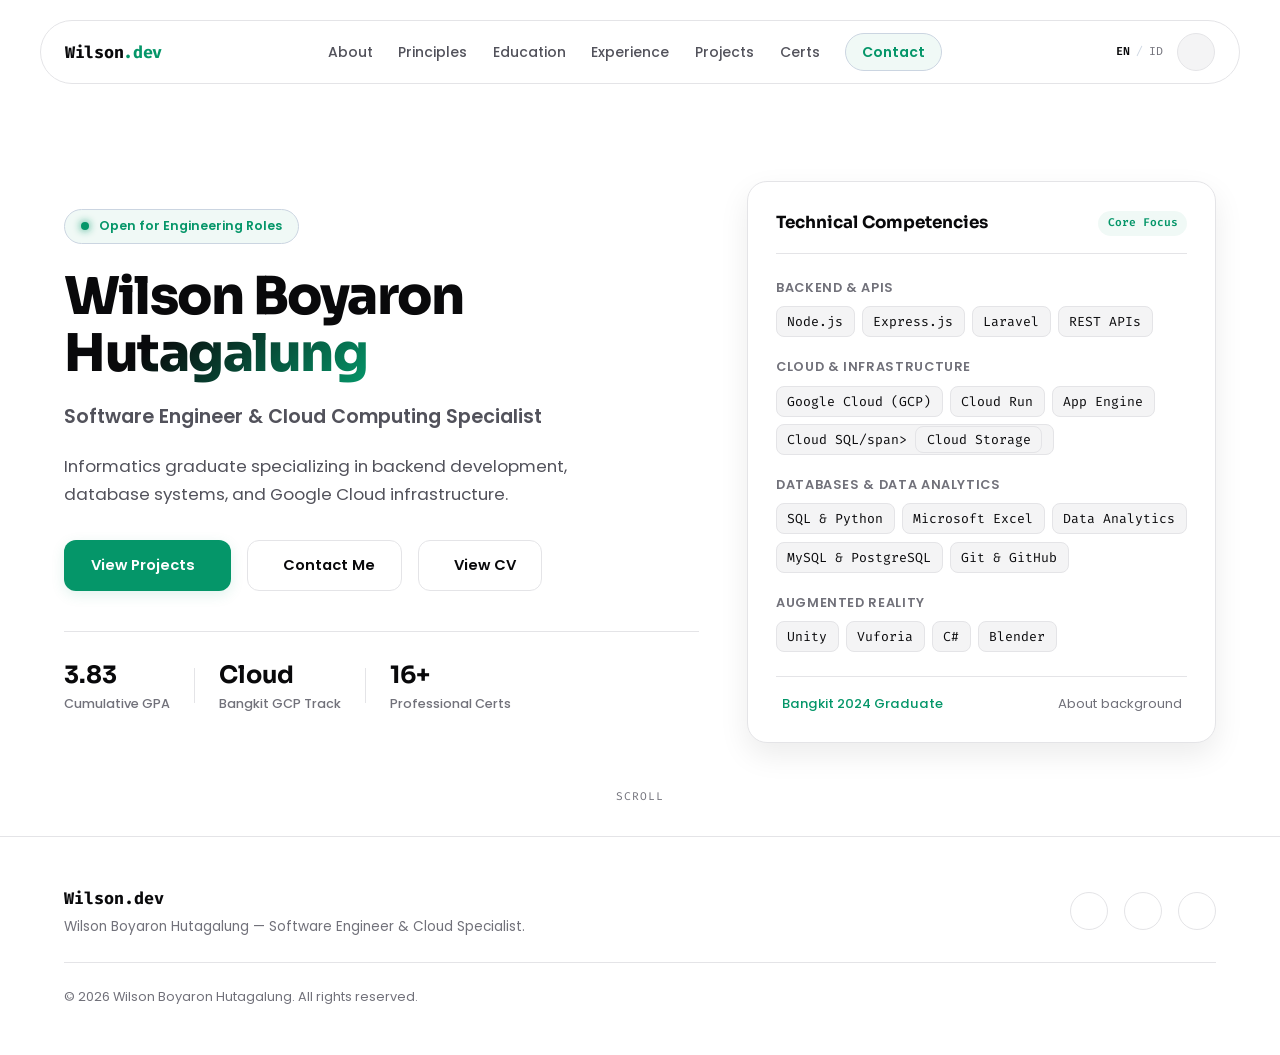
==== commit 2d9d5473: "Update" ====
--- a/Portofolio/index.html
+++ b/Portofolio/index.html
@@ -120,8 +120,8 @@
             <i class="ph ph-paper-plane-tilt"></i>
             <span data-i18n="hero.contact">Contact Me</span>
           </a>
-          <a href="https://drive.google.com/file/d/1wIiGf5SYl0Ui52s7I6LSJlTcCZRM3Jlc/view?usp=sharing"
-            target="_blank" rel="noopener noreferrer" class="btn btn--outline">
+          <a href="https://drive.google.com/file/d/1wIiGf5SYl0Ui52s7I6LSJlTcCZRM3Jlc/view?usp=sharing" target="_blank"
+            rel="noopener noreferrer" class="btn btn--outline">
             <i class="ph ph-file-text"></i>
             <span data-i18n="hero.cv">View CV</span>
           </a>
@@ -170,7 +170,8 @@
               <span>Google Cloud (GCP)</span>
               <span>Cloud Run</span>
               <span>App Engine</span>
-              <span>Docker</span>
+              <span>Cloud SQL/span>
+                <span>Cloud Storage</span>
             </div>
           </div>
 
@@ -496,7 +497,8 @@
               <span class="timeline__badge">2024 — 2025</span>
               <span class="timeline__tag" data-i18n="experience.kknTag">Community Service</span>
             </div>
-            <h3 class="timeline__title" data-i18n="experience.kknTitle">Village Profile Website Developer &amp; Vice Chair
+            <h3 class="timeline__title" data-i18n="experience.kknTitle">Village Profile Website Developer &amp; Vice
+              Chair
               of Group 6</h3>
             <p class="timeline__subtitle" data-i18n="experience.kknSubtitle">KKN Bina Desa 2024/2025 — Faculty of
               Engineering, Mulawarman University x PT Pertamina EP</p>
@@ -593,7 +595,7 @@
         <article class="project-card" data-anim="fade-up">
           <div class="project-card__media project-preview-trigger" data-project="aressa" role="button" tabindex="0"
             aria-label="Open Aressa Golden Farm Preview">
-            <img src="assets/projects/aressa-golden-farm.jpg" alt="Aressa Golden Farm Website" class="project-card__img"
+            <img src="assets/projects/aressa-golden-farm.png" alt="Aressa Golden Farm Website" class="project-card__img"
               loading="lazy" />
             <div class="project-card__overlay">
               <span class="btn-preview-project"><i class="ph ph-arrows-out-simple"></i> <span
@@ -605,6 +607,8 @@
             <div class="project-card__actions">
               <a href="https://github.com/WilsonHutagalung/ARESSA-GOLDEN-FARM" target="_blank" rel="noopener noreferrer"
                 class="p-action" aria-label="GitHub Repository"><i class="ph ph-github-logo"></i></a>
+              <a href="https://aressa-golden-farm.pages.dev/" target="_blank" rel="noopener noreferrer" class="p-action"
+                aria-label="API Documentation (Postman)"><i class="ph ph-arrow-up-right"></i></a>
               <button type="button" class="p-action project-preview-trigger" data-project="aressa"
                 aria-label="Quick View"><i class="ph ph-eye"></i></button>
             </div>
@@ -667,7 +671,7 @@
         <article class="project-card" data-anim="fade-up" data-anim-delay="200">
           <div class="project-card__media project-preview-trigger" data-project="bitewise" role="button" tabindex="0"
             aria-label="Open Bitewise Backend API Preview">
-            <img src="assets/projects/bitewise-backend-api.jpg" alt="Bitewise Backend API & Cloud Dashboard"
+            <img src="assets/projects/Infrastruktur Cloud.png" alt="Bitewise Backend API & Cloud Dashboard"
               class="project-card__img" loading="lazy" />
             <div class="project-card__overlay">
               <span class="btn-preview-project"><i class="ph ph-arrows-out-simple"></i> <span
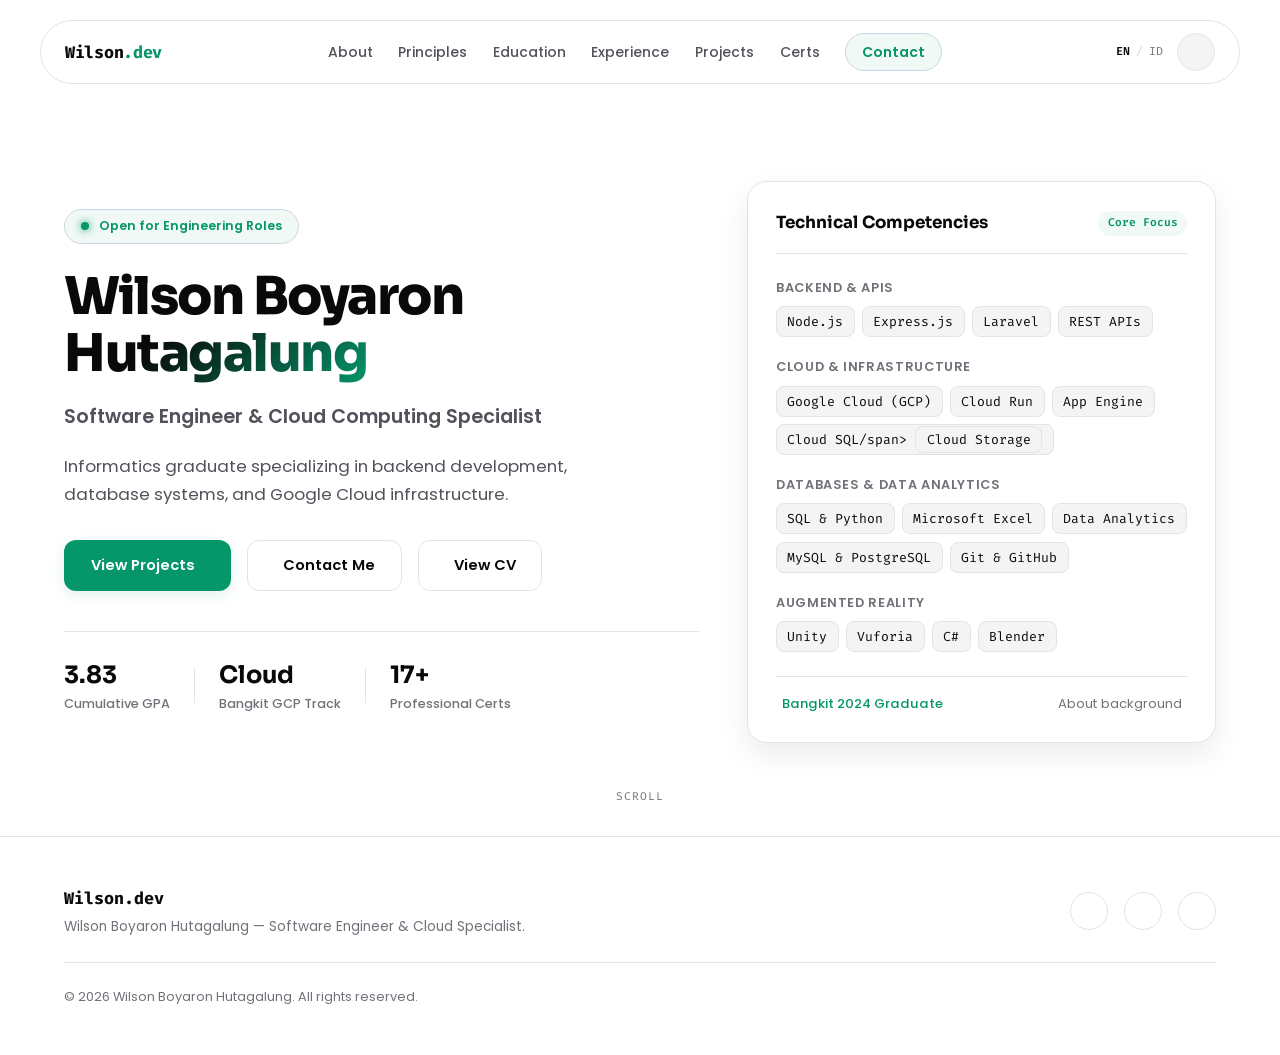
==== commit 6c01c38c: "update" ====
--- a/Portofolio/index.html
+++ b/Portofolio/index.html
@@ -140,7 +140,7 @@
           </div>
           <div class="metric-sep"></div>
           <div class="metric-item">
-            <span class="metric-val">16+</span>
+            <span class="metric-val">17+</span>
             <span class="metric-lbl" data-i18n="metrics.certs">Professional Certs</span>
           </div>
         </div>
@@ -446,7 +446,7 @@
               <span class="timeline__badge">2019 — 2022</span>
               <span class="timeline__gpa" data-i18n="education.highSchoolScore">Avg Score 81</span>
             </div>
-            <h3 class="timeline__title">State Senior High School 9 Berau</h3>
+            <h3 class="timeline__title">State Senior High School 7 Berau</h3>
             <p class="timeline__subtitle" data-i18n="education.highSchoolMajor">Natural Sciences Major (IPA)</p>
           </div>
         </div>
@@ -494,30 +494,6 @@
           <div class="timeline__marker"></div>
           <div class="timeline__card">
             <div class="timeline__header">
-              <span class="timeline__badge">2024 — 2025</span>
-              <span class="timeline__tag" data-i18n="experience.kknTag">Community Service</span>
-            </div>
-            <h3 class="timeline__title" data-i18n="experience.kknTitle">Village Profile Website Developer &amp; Vice
-              Chair
-              of Group 6</h3>
-            <p class="timeline__subtitle" data-i18n="experience.kknSubtitle">KKN Bina Desa 2024/2025 — Faculty of
-              Engineering, Mulawarman University x PT Pertamina EP</p>
-            <ul class="timeline__list">
-              <li data-i18n="experience.kknOne">Identified the village's needs, specifically the absence of official
-                digital media, which resulted in low visibility and suboptimal promotion of tourism and culture.</li>
-              <li data-i18n="experience.kknTwo">Designed and built the official Dusun Teluk Lombok website (HTML, CSS,
-                JavaScript, VS Code) with village profile, potential, gallery, contact, and public information pages,
-                including domain and hosting management.</li>
-              <li data-i18n="experience.kknThree">Collected village profile data and documentation of village potential
-                (yellow sand, coral reefs, pier) as website content.</li>
-            </ul>
-          </div>
-        </div>
-
-        <div class="timeline__item" data-anim="fade-up" data-anim-delay="150">
-          <div class="timeline__marker"></div>
-          <div class="timeline__card">
-            <div class="timeline__header">
               <span class="timeline__badge">AUG 2024 — DEC 2024</span>
               <span class="timeline__tag" data-i18n="experience.msibTag">MSIB Program</span>
             </div>
@@ -539,7 +515,50 @@
           </div>
         </div>
 
+        <div class="timeline__item" data-anim="fade-up" data-anim-delay="150">
+          <div class="timeline__marker"></div>
+          <div class="timeline__card">
+            <div class="timeline__header">
+              <span class="timeline__badge">JUL 2024 — AUG 2024</span>
+              <span class="timeline__tag" data-i18n="experience.kknTag">Community Service</span>
+            </div>
+            <h3 class="timeline__title" data-i18n="experience.kknTitle">Village Profile Website Developer &amp; Vice
+              Chair
+              of Group 6</h3>
+            <p class="timeline__subtitle" data-i18n="experience.kknSubtitle">KKN Bina Desa 2024/2025 — Faculty of
+              Engineering, Mulawarman University x PT Pertamina EP</p>
+            <ul class="timeline__list">
+              <li data-i18n="experience.kknOne">Identified the village's needs, specifically the absence of official
+                digital media, which resulted in low visibility and suboptimal promotion of tourism and culture.</li>
+              <li data-i18n="experience.kknTwo">Designed and built the official Dusun Teluk Lombok website (HTML, CSS,
+                JavaScript, VS Code) with village profile, potential, gallery, contact, and public information pages,
+                including domain and hosting management.</li>
+              <li data-i18n="experience.kknThree">Collected village profile data and documentation of village potential
+                (yellow sand, coral reefs, pier) as website content.</li>
+            </ul>
+          </div>
+        </div>
+
         <div class="timeline__item" data-anim="fade-up" data-anim-delay="200">
+          <div class="timeline__marker"></div>
+          <div class="timeline__card">
+            <div class="timeline__header">
+              <span class="timeline__badge">MAY 2024</span>
+              <span class="timeline__tag" data-i18n="experience.communityTag">Community Service</span>
+            </div>
+            <h3 class="timeline__title" data-i18n="experience.communityTitle">Community Service Program Executor</h3>
+            <p class="timeline__subtitle" data-i18n="experience.communitySubtitle">Mulawarman University</p>
+            <ul class="timeline__list">
+              <li data-i18n="experience.communityOne">Organized microcontroller training for more than 30 students of
+                SMAN 6 Samarinda with a five-member team, including an assessment through exercises at the end of the
+                training.</li>
+              <li data-i18n="experience.communityTwo">Published a community service article from the activity in Jurnal
+                Inovasi Teknologi Masyarakat (INTEKMAS).</li>
+            </ul>
+          </div>
+        </div>
+
+        <div class="timeline__item" data-anim="fade-up" data-anim-delay="300">
           <div class="timeline__marker"></div>
           <div class="timeline__card">
             <div class="timeline__header">
@@ -557,29 +576,207 @@
             </ul>
           </div>
         </div>
-
-        <div class="timeline__item" data-anim="fade-up" data-anim-delay="300">
-          <div class="timeline__marker"></div>
-          <div class="timeline__card">
-            <div class="timeline__header">
-              <span class="timeline__badge">2024</span>
-              <span class="timeline__tag" data-i18n="experience.communityTag">Community Service</span>
-            </div>
-            <h3 class="timeline__title" data-i18n="experience.communityTitle">Community Service Program Executor</h3>
-            <p class="timeline__subtitle" data-i18n="experience.communitySubtitle">Mulawarman University</p>
-            <ul class="timeline__list">
-              <li data-i18n="experience.communityOne">Organized microcontroller training for more than 30 students of
-                SMAN 6 Samarinda with a five-member team, including an assessment through exercises at the end of the
-                training.</li>
-              <li data-i18n="experience.communityTwo">Published a community service article from the activity in Jurnal
-                Inovasi Teknologi Masyarakat (INTEKMAS).</li>
-            </ul>
-          </div>
-        </div>
+      </div>
+
+      <div class="experience__gallery" data-anim="fade-up">
+        <div class="experience__gallery-header">
+          <div class="experience__gallery-heading">
+            <div class="section__tag" data-i18n="sections.documentationTag">Documentation</div>
+            <h3 class="experience__gallery-title" data-i18n="sections.documentationTitle">Activity Documentation</h3>
+            <div class="section__line"></div>
+          </div>
+          <p class="experience__gallery-desc" data-i18n="sections.documentationLead">
+            A visual record of academic, organizational, and community activities.
+          </p>
+        </div>
+
+      <div class="gallery__filters" role="tablist" aria-label="Filter documentation">
+        <button type="button" class="gallery__filter is-active" data-filter="all" role="tab" aria-selected="true"
+          data-i18n="gallery.filterAll">All</button>
+        <button type="button" class="gallery__filter" data-filter="bangkit" role="tab" aria-selected="false"
+          data-i18n="gallery.filterBangkit">Bangkit</button>
+        <button type="button" class="gallery__filter" data-filter="community" role="tab" aria-selected="false"
+          data-i18n="gallery.filterCommunity">Community</button>
+        <button type="button" class="gallery__filter" data-filter="thesis" role="tab" aria-selected="false"
+          data-i18n="gallery.filterThesis">Thesis</button>
+        <button type="button" class="gallery__filter" data-filter="organization" role="tab" aria-selected="false"
+          data-i18n="gallery.filterOrganization">Organization</button>
+      </div>
+
+      <div class="gallery__grid">
+        <button type="button" class="gallery-card gallery-card--featured" data-category="bangkit" data-anim="fade-up">
+          <img src="assets/documentation/Bangkit Academy/bangkit-1.png" alt="Bangkit Academy graduation documentation"
+            class="gallery-card__img" loading="lazy" />
+          <span class="gallery-card__badge" data-i18n="gallery.item1Tag">Bangkit Academy</span>
+          <div class="gallery-card__overlay">
+            <div class="gallery-card__caption">
+              <h3 class="gallery-card__title" data-i18n="gallery.item1Title">Cloud Computing Cohort Graduation</h3>
+              <span class="gallery-card__meta" data-i18n="gallery.item1Meta">2024 · Bangkit Academy</span>
+            </div>
+            <span class="gallery-card__zoom"><i class="ph ph-arrows-out-simple"></i></span>
+          </div>
+        </button>
+
+        <button type="button" class="gallery-card" data-category="bangkit" data-anim="fade-up" data-anim-delay="50">
+          <img src="assets/documentation/Bangkit Academy/bangkit-2.png" alt="Bitewise capstone project documentation"
+            class="gallery-card__img" loading="lazy" />
+          <span class="gallery-card__badge" data-i18n="gallery.item6Tag">Bangkit Academy</span>
+          <div class="gallery-card__overlay">
+            <div class="gallery-card__caption">
+              <h3 class="gallery-card__title" data-i18n="gallery.item6Title">Bitewise Capstone Project</h3>
+              <span class="gallery-card__meta" data-i18n="gallery.item6Meta">2024 · Bangkit Academy</span>
+            </div>
+            <span class="gallery-card__zoom"><i class="ph ph-arrows-out-simple"></i></span>
+          </div>
+        </button>
+
+        <button type="button" class="gallery-card" data-category="bangkit" data-anim="fade-up" data-anim-delay="100">
+          <img src="assets/documentation/Bangkit Academy/bangkit-3.png" alt="Bitewise backend API documentation"
+            class="gallery-card__img" loading="lazy" />
+          <span class="gallery-card__badge" data-i18n="gallery.item7Tag">Cloud Project</span>
+          <div class="gallery-card__overlay">
+            <div class="gallery-card__caption">
+              <h3 class="gallery-card__title" data-i18n="gallery.item7Title">Bitewise Backend API</h3>
+              <span class="gallery-card__meta" data-i18n="gallery.item7Meta">2024 · Google Cloud Platform</span>
+            </div>
+            <span class="gallery-card__zoom"><i class="ph ph-arrows-out-simple"></i></span>
+          </div>
+        </button>
+
+        <button type="button" class="gallery-card" data-category="community" data-anim="fade-up" data-anim-delay="150">
+          <img src="assets/documentation/Pengembang Website/website-desa-1.jpg"
+            alt="Village profile website handover documentation" class="gallery-card__img" loading="lazy" />
+          <span class="gallery-card__badge" data-i18n="gallery.item2Tag">Community Service</span>
+          <div class="gallery-card__overlay">
+            <div class="gallery-card__caption">
+              <h3 class="gallery-card__title" data-i18n="gallery.item2Title">KKN Bina Desa — Teluk Lombok</h3>
+              <span class="gallery-card__meta" data-i18n="gallery.item2Meta">JUL–AUG 2024 · Kutai Timur</span>
+            </div>
+            <span class="gallery-card__zoom"><i class="ph ph-arrows-out-simple"></i></span>
+          </div>
+        </button>
+
+        <button type="button" class="gallery-card" data-category="community" data-anim="fade-up" data-anim-delay="200">
+          <img src="assets/documentation/Pengembang Website/website-desa-2.png"
+            alt="Dusun Teluk Lombok website interface" class="gallery-card__img" loading="lazy" />
+          <span class="gallery-card__badge" data-i18n="gallery.item8Tag">Community Service</span>
+          <div class="gallery-card__overlay">
+            <div class="gallery-card__caption">
+              <h3 class="gallery-card__title" data-i18n="gallery.item8Title">Village Profile Website Interface</h3>
+              <span class="gallery-card__meta" data-i18n="gallery.item8Meta">2024 · Kutai Timur</span>
+            </div>
+            <span class="gallery-card__zoom"><i class="ph ph-arrows-out-simple"></i></span>
+          </div>
+        </button>
+
+        <button type="button" class="gallery-card" data-category="thesis" data-anim="fade-up" data-anim-delay="250">
+          <img src="assets/documentation/Penelitian Skripsi/skripsi-1.png"
+            alt="Atomos application presentation documentation" class="gallery-card__img" loading="lazy" />
+          <span class="gallery-card__badge" data-i18n="gallery.item9Tag">Thesis Research</span>
+          <div class="gallery-card__overlay">
+            <div class="gallery-card__caption">
+              <h3 class="gallery-card__title" data-i18n="gallery.item9Title">Atomos Application Presentation</h3>
+              <span class="gallery-card__meta" data-i18n="gallery.item9Meta">2024 · SMA Negeri 16 Samarinda</span>
+            </div>
+            <span class="gallery-card__zoom"><i class="ph ph-arrows-out-simple"></i></span>
+          </div>
+        </button>
+
+        <button type="button" class="gallery-card" data-category="thesis" data-anim="fade-up" data-anim-delay="300">
+          <img src="assets/documentation/Penelitian Skripsi/skripsi-2.png" alt="Atomos AR learning media design"
+            class="gallery-card__img" loading="lazy" />
+          <span class="gallery-card__badge" data-i18n="gallery.item10Tag">Thesis Research</span>
+          <div class="gallery-card__overlay">
+            <div class="gallery-card__caption">
+              <h3 class="gallery-card__title" data-i18n="gallery.item10Title">AR Learning Media Design</h3>
+              <span class="gallery-card__meta" data-i18n="gallery.item10Meta">2024 · SMA Negeri 16 Samarinda</span>
+            </div>
+            <span class="gallery-card__zoom"><i class="ph ph-arrows-out-simple"></i></span>
+          </div>
+        </button>
+
+        <button type="button" class="gallery-card" data-category="thesis" data-anim="fade-up" data-anim-delay="350">
+          <img src="assets/documentation/Penelitian Skripsi/skripsi-3.jpg"
+            alt="Atomos AR learning media trial documentation" class="gallery-card__img" loading="lazy" />
+          <span class="gallery-card__badge" data-i18n="gallery.item3Tag">Thesis Research</span>
+          <div class="gallery-card__overlay">
+            <div class="gallery-card__caption">
+              <h3 class="gallery-card__title" data-i18n="gallery.item3Title">Atomos AR Learning Media Trial</h3>
+              <span class="gallery-card__meta" data-i18n="gallery.item3Meta">2024 · SMA Negeri 16 Samarinda</span>
+            </div>
+            <span class="gallery-card__zoom"><i class="ph ph-arrows-out-simple"></i></span>
+          </div>
+        </button>
+
+        <button type="button" class="gallery-card" data-category="community" data-anim="fade-up" data-anim-delay="400">
+          <img src="assets/documentation/Pelaksana Pengabdian Masyarakat/pengabdian-1.jpg"
+            alt="Microcontroller training documentation" class="gallery-card__img" loading="lazy" />
+          <span class="gallery-card__badge" data-i18n="gallery.item5Tag">Community Service</span>
+          <div class="gallery-card__overlay">
+            <div class="gallery-card__caption">
+              <h3 class="gallery-card__title" data-i18n="gallery.item5Title">Microcontroller Training for Students</h3>
+              <span class="gallery-card__meta" data-i18n="gallery.item5Meta">MAY 2024 · SMAN 6 Samarinda</span>
+            </div>
+            <span class="gallery-card__zoom"><i class="ph ph-arrows-out-simple"></i></span>
+          </div>
+        </button>
+
+        <button type="button" class="gallery-card" data-category="community" data-anim="fade-up" data-anim-delay="450">
+          <img src="assets/documentation/Pelaksana Pengabdian Masyarakat/pengabdian-2.jpg"
+            alt="Training participant assistance documentation" class="gallery-card__img" loading="lazy" />
+          <span class="gallery-card__badge" data-i18n="gallery.item11Tag">Community Service</span>
+          <div class="gallery-card__overlay">
+            <div class="gallery-card__caption">
+              <h3 class="gallery-card__title" data-i18n="gallery.item11Title">Training Participant Assistance</h3>
+              <span class="gallery-card__meta" data-i18n="gallery.item11Meta">MAY 2024 · SMAN 6 Samarinda</span>
+            </div>
+            <span class="gallery-card__zoom"><i class="ph ph-arrows-out-simple"></i></span>
+          </div>
+        </button>
+
+        <button type="button" class="gallery-card" data-category="community" data-anim="fade-up" data-anim-delay="500">
+          <img src="assets/documentation/Pelaksana Pengabdian Masyarakat/pengabdian-3.jpg"
+            alt="Community service activity documentation" class="gallery-card__img" loading="lazy" />
+          <span class="gallery-card__badge" data-i18n="gallery.item12Tag">Community Service</span>
+          <div class="gallery-card__overlay">
+            <div class="gallery-card__caption">
+              <h3 class="gallery-card__title" data-i18n="gallery.item12Title">Community Service Activity Documentation</h3>
+              <span class="gallery-card__meta" data-i18n="gallery.item12Meta">MAY 2024 · SMAN 6 Samarinda</span>
+            </div>
+            <span class="gallery-card__zoom"><i class="ph ph-arrows-out-simple"></i></span>
+          </div>
+        </button>
+
+        <button type="button" class="gallery-card" data-category="community" data-anim="fade-up" data-anim-delay="550">
+          <img src="assets/documentation/Pelaksana Pengabdian Masyarakat/jurnal.png"
+            alt="Journal publication documentation" class="gallery-card__img" loading="lazy" />
+          <span class="gallery-card__badge" data-i18n="gallery.item13Tag">Community Service</span>
+          <div class="gallery-card__overlay">
+            <div class="gallery-card__caption">
+              <h3 class="gallery-card__title" data-i18n="gallery.item13Title">Journal Article Publication — INTEKMAS</h3>
+              <span class="gallery-card__meta" data-i18n="gallery.item13Meta">2024 · Jurnal Inovasi Teknologi Masyarakat</span>
+            </div>
+            <span class="gallery-card__zoom"><i class="ph ph-arrows-out-simple"></i></span>
+          </div>
+        </button>
+
+        <button type="button" class="gallery-card" data-category="organization" data-anim="fade-up"
+          data-anim-delay="600">
+          <img src="assets/documentation/Accifence/accifence-1.jpg" alt="Accifence event coordination documentation"
+            class="gallery-card__img" loading="lazy" />
+          <span class="gallery-card__badge" data-i18n="gallery.item4Tag">Student Organization</span>
+          <div class="gallery-card__overlay">
+            <div class="gallery-card__caption">
+              <h3 class="gallery-card__title" data-i18n="gallery.item4Title">Accifence Event Coordination</h3>
+              <span class="gallery-card__meta" data-i18n="gallery.item4Meta">2023 · Mulawarman University</span>
+            </div>
+            <span class="gallery-card__zoom"><i class="ph ph-arrows-out-simple"></i></span>
+          </div>
+        </button>
+      </div>
       </div>
     </div>
   </section>
-
 
   <!-- Projects Showcase Section -->
   <section id="projects" class="section projects">
@@ -754,6 +951,64 @@
 
         <!-- Project 05 -->
         <article class="project-card" data-anim="fade-up" data-anim-delay="400">
+          <div class="project-card__media project-preview-trigger" data-project="dusun" role="button" tabindex="0"
+            aria-label="Open Dusun Teluk Lombok Website Preview">
+            <img src="assets/projects/Website-profile-dusun.png" alt="Website Profil Dusun Teluk Lombok"
+              class="project-card__img" loading="lazy" />
+
+            <div class="project-card__overlay">
+              <span class="btn-preview-project">
+                <i class="ph ph-arrows-out-simple"></i>
+                <span data-i18n="projects.preview">Quick View</span>
+              </span>
+            </div>
+          </div>
+
+          <div class="project-card__top">
+            <span class="project-card__idx" data-i18n="projects.dusunTag">
+              Community Profile &amp; Information Portal
+            </span>
+
+            <div class="project-card__actions">
+              <a href="https://github.com/WilsonHutagalung/Website-Profil-Dusun-Teluk-Lombok" target="_blank"
+                rel="noopener noreferrer" class="p-action" aria-label="GitHub Repository">
+                <i class="ph ph-github-logo"></i>
+              </a>
+              <a href="https://dusunteluklombok.vercel.app/" target="_blank" rel="noopener noreferrer"
+                class="p-action" aria-label="Live Website"><i class="ph ph-arrow-up-right"></i></a>
+
+              <button type="button" class="p-action project-preview-trigger" data-project="dusun"
+                aria-label="Quick View">
+                <i class="ph ph-eye"></i>
+              </button>
+            </div>
+          </div>
+
+          <div class="project-card__content">
+            <h3 class="project-card__title project-card__title--clickable project-preview-trigger" data-project="dusun"
+              data-i18n="projects.dusunTitle">
+              Teluk Lombok Village Profile Website
+            </h3>
+
+            <p class="project-card__desc" data-i18n="projects.dusunDescription">
+              A responsive community profile and public information website developed
+              for Dusun Teluk Lombok, Desa Sangkima, Kabupaten Kutai Timur. The website
+              presents the village profile, demographic information, local potential,
+              coastal tourism, marine resources, public facilities, community
+              activities, and public services through a clear and accessible interface.
+              It also includes a categorized documentation gallery, detailed potential
+              pages, mobile navigation, and WhatsApp-based public complaint access.
+            </p>
+            <div class="project-card__tech">
+              <span>HTML5</span>
+              <span>CSS3</span>
+              <span>JavaScript</span>
+            </div>
+          </div>
+        </article>
+
+        <!-- Project 06 -->
+        <article class="project-card" data-anim="fade-up" data-anim-delay="400">
           <div class="project-card__media project-preview-trigger" data-project="atomos" role="button" tabindex="0"
             aria-label="Open Atomos AR Preview">
             <img src="assets/projects/Aplikas-AR-Struktur-Atom.png" alt="Atomos Augmented Reality Chemistry"
@@ -828,7 +1083,31 @@
           </div>
         </button>
 
-        <!-- Certificate 02: GCP Engineer -->
+        <!-- Certificate 02: MSIB Kampus Merdeka -->
+        <button class="cert-card" data-full="Sertifikat/Sertifikat%20MSIB%20Kampus%20Merdeka.pdf"
+          data-image="assets/certificates/cert-msib.jpg" data-anim="fade-up" data-anim-delay="50">
+          <div class="cert-card__media">
+            <img src="assets/certificates/cert-msib.jpg" alt="Sertifikat MSIB Kampus Merdeka" class="cert-card__img"
+              loading="lazy" />
+            <div class="cert-card__overlay">
+              <span class="btn-preview-cert"><i class="ph ph-magnifying-glass-plus"></i> <span
+                  data-i18n="certificate.preview">View</span></span>
+            </div>
+          </div>
+          <div class="cert-card__body">
+            <div class="cert-card__badge-row">
+              <span class="cert-card__badge">MSIB</span>
+              <span class="cert-card__format"><i class="ph ph-file-pdf"></i> PDF</span>
+            </div>
+            <h3 class="cert-card__title" data-i18n="certificates.msib">Studi Independen Bersertifikat (MSIB) Angkatan 7</h3>
+            <div class="cert-card__issuer-row">
+              <i class="ph ph-seal-check cert-card__verified"></i>
+              <span class="cert-card__issuer" data-i18n="certificates.msibIssuer">Kampus Merdeka · Yayasan Dicoding Indonesia</span>
+            </div>
+          </div>
+        </button>
+
+        <!-- Certificate 03: GCP Engineer -->
         <button class="cert-card" data-full="Sertifikat/Menjadi%20Google%20Cloud%20Engineer.pdf"
           data-image="assets/certificates/cert-cloud.jpg" data-anim="fade-up" data-anim-delay="50">
           <div class="cert-card__media">
@@ -1362,6 +1641,35 @@
     </div>
   </div>
 
+  <!-- Gallery Lightbox -->
+  <div id="galleryModal" class="project-modal gallery-modal" aria-hidden="true" role="dialog" aria-modal="true"
+    aria-labelledby="galleryTitle">
+    <div class="project-modal__backdrop"></div>
+    <div class="project-modal__panel gallery-modal__panel">
+      <button type="button" class="project-modal__close" id="galleryModalClose" aria-label="Close gallery">
+        <i class="ph ph-x"></i>
+      </button>
+      <div class="gallery-modal__media">
+        <button type="button" class="gallery-modal__nav gallery-modal__nav--prev" id="galleryPrev"
+          aria-label="Previous image">
+          <i class="ph ph-caret-left"></i>
+        </button>
+        <img id="galleryImage" src="" alt="" class="gallery-modal__img" />
+        <button type="button" class="gallery-modal__nav gallery-modal__nav--next" id="galleryNext"
+          aria-label="Next image">
+          <i class="ph ph-caret-right"></i>
+        </button>
+      </div>
+      <div class="gallery-modal__info">
+        <div class="gallery-modal__text">
+          <span class="gallery-modal__tag" id="galleryTag"></span>
+          <h3 class="gallery-modal__title" id="galleryTitle"></h3>
+        </div>
+        <span class="gallery-modal__counter" id="galleryCounter"></span>
+      </div>
+    </div>
+  </div>
+
   <script src="script.js"></script>
 </body>
 
--- a/Portofolio/styles.css
+++ b/Portofolio/styles.css
@@ -1211,6 +1211,302 @@
   color: var(--text-muted);
 }
 
+/* Experience Documentation Gallery */
+.experience__gallery {
+  margin-top: 4rem;
+  padding-top: 3rem;
+  border-top: 1px solid var(--border-color);
+}
+
+.experience__gallery-header {
+  display: flex;
+  align-items: flex-end;
+  justify-content: space-between;
+  gap: 2rem;
+  margin-bottom: 2rem;
+}
+
+.experience__gallery-heading {
+  min-width: 0;
+}
+
+.experience__gallery-title {
+  font-family: 'Sora', sans-serif;
+  font-size: 1.6rem;
+  font-weight: 800;
+  margin-top: 0.35rem;
+}
+
+.experience__gallery-desc {
+  max-width: 420px;
+  color: var(--text-secondary);
+  font-size: 0.9rem;
+  line-height: 1.65;
+}
+
+.gallery__filters {
+  display: flex;
+  flex-wrap: wrap;
+  gap: 0.6rem;
+  margin-bottom: 1.75rem;
+}
+
+.gallery__filter {
+  font-family: 'Fira Code', monospace;
+  font-size: 0.75rem;
+  letter-spacing: 0.02em;
+  color: var(--text-secondary);
+  background: var(--bg-card);
+  border: 1px solid var(--border-color);
+  padding: 0.5rem 0.95rem;
+  border-radius: 999px;
+  cursor: pointer;
+  transition: color 0.2s ease, background 0.2s ease, border-color 0.2s ease, transform 0.2s ease;
+}
+
+.gallery__filter:hover {
+  color: var(--accent-primary);
+  border-color: var(--accent-primary);
+  transform: translateY(-1px);
+}
+
+.gallery__filter.is-active {
+  color: #ffffff;
+  background: var(--accent-primary);
+  border-color: var(--accent-primary);
+  box-shadow: 0 6px 18px var(--accent-glow);
+}
+
+.gallery__grid {
+  display: grid;
+  grid-template-columns: repeat(3, minmax(0, 1fr));
+  grid-auto-rows: 220px;
+  gap: 1.1rem;
+}
+
+.gallery-card {
+  position: relative;
+  display: block;
+  width: 100%;
+  height: 100%;
+  padding: 0;
+  border: 1px solid var(--border-color);
+  border-radius: 18px;
+  overflow: hidden;
+  background: var(--bg-secondary);
+  cursor: zoom-in;
+  text-align: left;
+  font-family: inherit;
+  color: inherit;
+  transition: transform 0.35s cubic-bezier(0.16, 1, 0.3, 1), border-color 0.3s ease, box-shadow 0.3s ease;
+}
+
+.gallery-card[hidden] {
+  display: none;
+}
+
+.gallery-card:hover {
+  transform: translateY(-4px);
+  border-color: var(--accent-primary);
+  box-shadow: var(--shadow-glow);
+}
+
+.gallery-card--featured {
+  grid-column: span 2;
+  grid-row: span 2;
+}
+
+.gallery-card__img {
+  width: 100%;
+  height: 100%;
+  object-fit: cover;
+  display: block;
+  transition: transform 0.5s cubic-bezier(0.16, 1, 0.3, 1);
+}
+
+.gallery-card:hover .gallery-card__img {
+  transform: scale(1.05);
+}
+
+.gallery-card__badge {
+  position: absolute;
+  top: 0.85rem;
+  left: 0.85rem;
+  z-index: 3;
+  font-family: 'Fira Code', monospace;
+  font-size: 0.68rem;
+  font-weight: 600;
+  color: #ffffff;
+  background: rgba(9, 9, 11, 0.55);
+  border: 1px solid rgba(255, 255, 255, 0.18);
+  backdrop-filter: blur(8px);
+  -webkit-backdrop-filter: blur(8px);
+  padding: 0.3rem 0.6rem;
+  border-radius: 999px;
+}
+
+.gallery-card__overlay {
+  position: absolute;
+  inset: 0;
+  z-index: 2;
+  display: flex;
+  align-items: flex-end;
+  justify-content: space-between;
+  gap: 1rem;
+  padding: 1.15rem;
+  background: linear-gradient(to top, rgba(6, 6, 8, 0.9) 0%, rgba(6, 6, 8, 0.45) 38%, rgba(6, 6, 8, 0) 70%);
+  opacity: 0.92;
+  transition: opacity 0.3s ease;
+}
+
+.gallery-card:hover .gallery-card__overlay {
+  opacity: 1;
+}
+
+.gallery-card__caption {
+  display: flex;
+  flex-direction: column;
+  gap: 0.2rem;
+  min-width: 0;
+}
+
+.gallery-card__title {
+  color: #ffffff;
+  font-size: 0.95rem;
+  font-weight: 700;
+  line-height: 1.3;
+  margin: 0;
+  text-shadow: 0 2px 12px rgba(0, 0, 0, 0.5);
+}
+
+.gallery-card--featured .gallery-card__title {
+  font-size: 1.25rem;
+}
+
+.gallery-card__meta {
+  color: rgba(255, 255, 255, 0.72);
+  font-size: 0.72rem;
+  font-family: 'Fira Code', monospace;
+}
+
+.gallery-card__zoom {
+  flex-shrink: 0;
+  width: 36px;
+  height: 36px;
+  display: flex;
+  align-items: center;
+  justify-content: center;
+  border-radius: 50%;
+  color: #ffffff;
+  background: rgba(255, 255, 255, 0.14);
+  border: 1px solid rgba(255, 255, 255, 0.22);
+  backdrop-filter: blur(8px);
+  -webkit-backdrop-filter: blur(8px);
+  transform: translateY(6px);
+  opacity: 0;
+  transition: opacity 0.25s ease, transform 0.25s ease, background 0.25s ease, border-color 0.25s ease;
+}
+
+.gallery-card:hover .gallery-card__zoom {
+  opacity: 1;
+  transform: translateY(0);
+  background: var(--accent-primary);
+  border-color: var(--accent-primary);
+}
+
+.gallery-modal .gallery-modal__panel {
+  max-width: 1100px;
+  overflow: hidden;
+}
+
+.gallery-modal__media {
+  position: relative;
+  display: flex;
+  align-items: center;
+  justify-content: center;
+  min-height: 320px;
+  max-height: 72vh;
+  background: #050506;
+}
+
+.gallery-modal__img {
+  width: 100%;
+  max-height: 72vh;
+  object-fit: contain;
+  display: block;
+}
+
+.gallery-modal__nav {
+  position: absolute;
+  top: 50%;
+  transform: translateY(-50%);
+  width: 44px;
+  height: 44px;
+  display: flex;
+  align-items: center;
+  justify-content: center;
+  border-radius: 50%;
+  background: rgba(9, 9, 11, 0.6);
+  border: 1px solid rgba(255, 255, 255, 0.18);
+  color: #ffffff;
+  font-size: 1.35rem;
+  cursor: pointer;
+  z-index: 5;
+  backdrop-filter: blur(8px);
+  -webkit-backdrop-filter: blur(8px);
+  transition: background 0.2s ease, border-color 0.2s ease, transform 0.2s ease;
+}
+
+.gallery-modal__nav:hover {
+  background: var(--accent-primary);
+  border-color: var(--accent-primary);
+}
+
+.gallery-modal__nav--prev {
+  left: 1rem;
+}
+
+.gallery-modal__nav--next {
+  right: 1rem;
+}
+
+.gallery-modal__info {
+  display: flex;
+  align-items: flex-end;
+  justify-content: space-between;
+  gap: 1rem;
+  padding: 1.15rem 1.5rem 1.35rem;
+}
+
+.gallery-modal__text {
+  display: flex;
+  flex-direction: column;
+  gap: 0.25rem;
+  min-width: 0;
+}
+
+.gallery-modal__tag {
+  font-family: 'Fira Code', monospace;
+  font-size: 0.7rem;
+  color: var(--accent-primary);
+  text-transform: uppercase;
+  letter-spacing: 0.06em;
+}
+
+.gallery-modal__title {
+  font-size: 1.15rem;
+  font-weight: 700;
+  color: var(--text-primary);
+  line-height: 1.35;
+}
+
+.gallery-modal__counter {
+  font-family: 'Fira Code', monospace;
+  font-size: 0.75rem;
+  color: var(--text-muted);
+  flex-shrink: 0;
+}
+
 /* Modals (Certificates & Projects) */
 .certificate-modal,
 .project-modal {
@@ -1722,6 +2018,11 @@
   .certs__grid {
     grid-template-columns: repeat(2, minmax(0, 1fr));
   }
+
+  .gallery__grid {
+    grid-template-columns: repeat(2, minmax(0, 1fr));
+    grid-auto-rows: 200px;
+  }
 }
 
 @media (max-width: 768px) {
@@ -1731,6 +2032,35 @@
 
   .project-card__media {
     aspect-ratio: 1.97 / 1;
+  }
+
+  .gallery-modal__media,
+  .gallery-modal__img {
+    max-height: 66vh;
+  }
+
+  .gallery-modal__nav {
+    width: 38px;
+    height: 38px;
+  }
+
+  .gallery-modal__info {
+    padding: 1rem 1.1rem 1.15rem;
+  }
+
+  .experience__gallery {
+    margin-top: 3rem;
+    padding-top: 2.25rem;
+  }
+
+  .experience__gallery-header {
+    flex-direction: column;
+    align-items: flex-start;
+    gap: 0.85rem;
+  }
+
+  .experience__gallery-desc {
+    max-width: 100%;
   }
 
   html.js .section.layer-active {
@@ -2101,6 +2431,56 @@
     font-size: 1.5rem;
   }
 
+  .gallery__grid {
+    grid-template-columns: minmax(0, 1fr);
+    grid-auto-rows: 220px;
+  }
+
+  .gallery-card--featured {
+    grid-column: span 1;
+    grid-row: span 2;
+  }
+
+  .gallery-card__overlay {
+    padding: 0.9rem;
+  }
+
+  .gallery-card__title {
+    font-size: 0.9rem;
+  }
+
+  .gallery-card--featured .gallery-card__title {
+    font-size: 1rem;
+  }
+
+  .gallery__filter {
+    padding: 0.45rem 0.8rem;
+    font-size: 0.7rem;
+  }
+
+  .experience__gallery-title {
+    font-size: 1.35rem;
+  }
+
+  .gallery-modal__media,
+  .gallery-modal__img {
+    max-height: 60vh;
+  }
+
+  .gallery-modal__nav--prev {
+    left: 0.5rem;
+  }
+
+  .gallery-modal__nav--next {
+    right: 0.5rem;
+  }
+
+  .gallery-modal__info {
+    flex-direction: column;
+    align-items: flex-start;
+    gap: 0.5rem;
+  }
+
   .about__heading {
     font-size: 1.2rem;
   }
